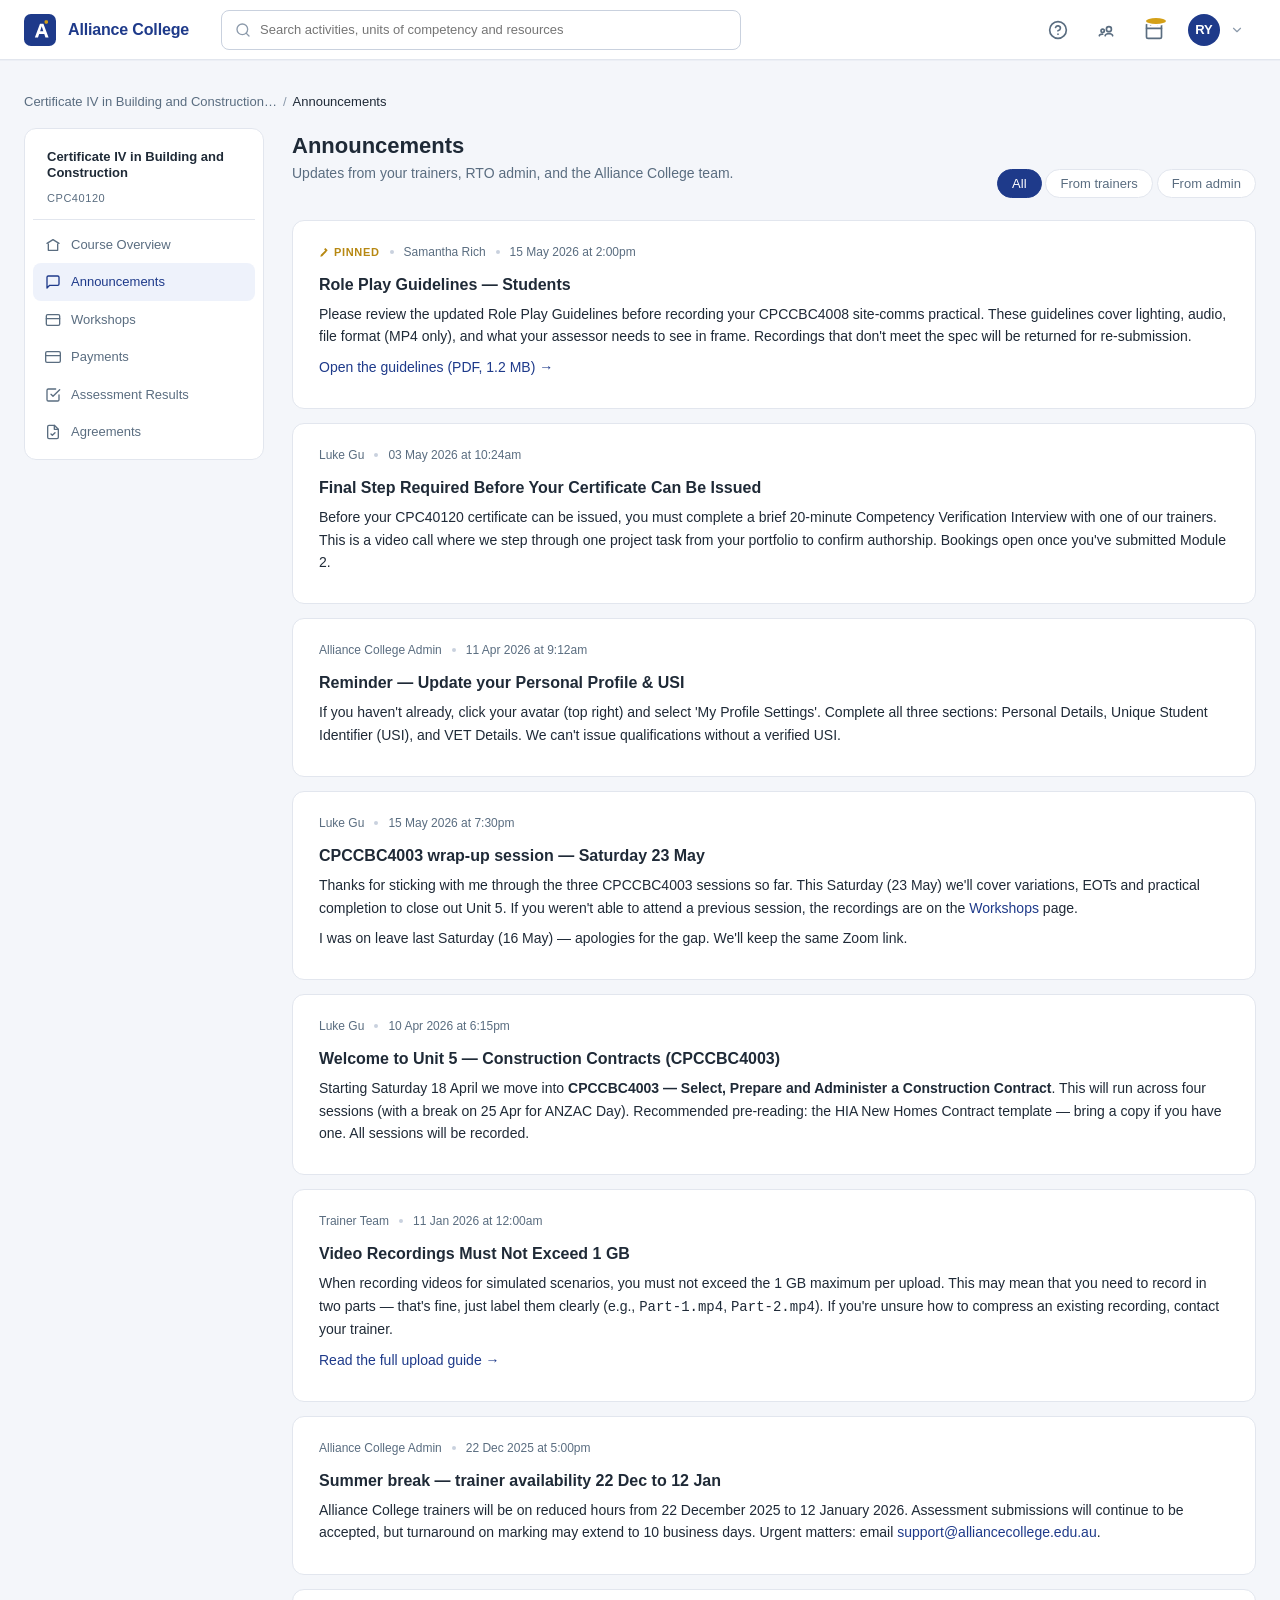
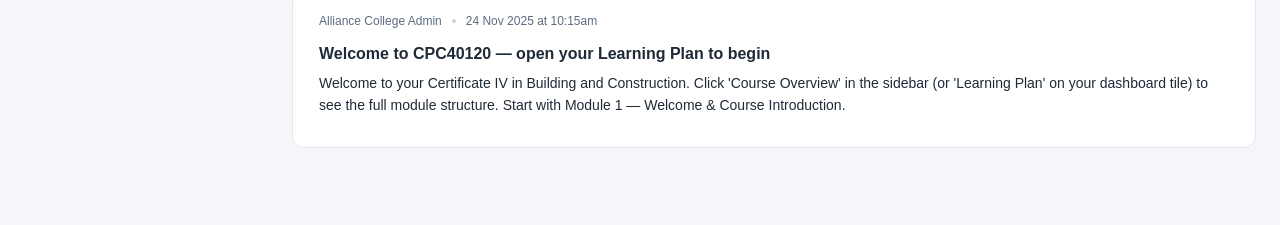
==== announcements.html @ 2f0b5ab0 "Initial Alliance College learner portal aXcelerate-style static site for the CPC40120 Certificate IV" ====
<!DOCTYPE html>
<html lang="en">
<head>
  <meta charset="utf-8" />
  <meta name="viewport" content="width=device-width, initial-scale=1.0" />
  <title>Announcements — Certificate IV in Building and Construction — Alliance College</title>
  <link rel="icon" type="image/svg+xml" href="assets/img/logo-mark.svg" />
  <link rel="stylesheet" href="assets/css/styles.css" />
</head>
<body data-active-nav="announcements">
  <div class="app-shell">
    <header class="top-nav">
      <a class="top-nav-logo" href="dashboard.html">
        <img src="assets/img/logo-mark.svg" alt="Alliance College" />
        <span class="name">Alliance College</span>
      </a>
      <div class="top-nav-search" style="flex:1;max-width:520px;margin-left:32px;position:relative;">
        <svg style="position:absolute;left:14px;top:50%;transform:translateY(-50%);color:var(--ac-text-light);pointer-events:none" width="16" height="16" viewBox="0 0 24 24" fill="none" stroke="currentColor" stroke-width="2" stroke-linecap="round" stroke-linejoin="round"><circle cx="11" cy="11" r="8"/><line x1="21" y1="21" x2="16.65" y2="16.65"/></svg>
        <input type="search" placeholder="Search activities, units of competency and resources" style="width:100%;height:40px;padding:0 14px 0 38px;border:1px solid var(--ac-border-strong);border-radius:var(--ac-radius);background:#fff;font-size:13px;color:var(--ac-text);" />
      </div>
      <div class="top-nav-right">
        <button class="icon-btn" aria-label="Help"><svg width="20" height="20" viewBox="0 0 24 24" fill="none" stroke="currentColor" stroke-width="2" stroke-linecap="round" stroke-linejoin="round"><circle cx="12" cy="12" r="10"/><path d="M9.09 9a3 3 0 0 1 5.83 1c0 2-3 3-3 3"/><line x1="12" y1="17" x2="12.01" y2="17"/></svg></button>
        <button class="icon-btn" aria-label="Agreements"><svg width="20" height="20" viewBox="0 0 24 24" fill="none" stroke="currentColor" stroke-width="2" stroke-linecap="round" stroke-linejoin="round"><path d="M20 19c0-1.5-2.5-2.7-4.5-2.7s-4.5 1.2-4.5 2.7M4 19c0-1 1.5-2 4-2"/><circle cx="15.5" cy="11" r="3"/><circle cx="8" cy="13" r="2"/></svg></button>
        <button class="icon-btn" aria-label="Calendar"><svg width="20" height="20" viewBox="0 0 24 24" fill="none" stroke="currentColor" stroke-width="2" stroke-linecap="round" stroke-linejoin="round"><rect x="3" y="4" width="18" height="18" rx="2" ry="2"/><line x1="16" y1="2" x2="16" y2="6"/><line x1="8" y1="2" x2="8" y2="6"/><line x1="3" y1="10" x2="21" y2="10"/></svg><span class="badge"></span></button>
        <div class="user-menu" id="userMenu" role="button" tabindex="0" aria-haspopup="true" aria-expanded="false">
          <span class="avatar">RY</span>
          <svg class="chev" width="14" height="14" viewBox="0 0 24 24" fill="none" stroke="currentColor" stroke-width="2" stroke-linecap="round" stroke-linejoin="round"><polyline points="6 9 12 15 18 9"/></svg>
          <div class="user-dropdown" id="userDropdown">
            <div class="header"><span class="name">Ren You</span><span class="email">ren@gosequential.com</span></div>
            <a href="#">My profile</a>
            <a href="#">Account settings</a>
            <a href="#">Help &amp; support</a>
            <div class="divider"></div>
            <button id="logoutBtn">Sign out</button>
          </div>
        </div>
      </div>
    </header>

    <main class="app-main">
      <div class="container">
        <nav class="breadcrumb" aria-label="Breadcrumb">
          <a href="course.html">Certificate IV in Building and Construction…</a>
          <span class="sep">/</span>
          <span class="current">Announcements</span>
        </nav>

        <div class="course-layout">
          <aside class="course-sidebar">
            <h4>Certificate IV in Building and Construction</h4>
            <p class="course-sub">CPC40120</p>
            <nav aria-label="Course menu">
              <a href="course.html"><svg width="16" height="16" viewBox="0 0 24 24" fill="none" stroke="currentColor" stroke-width="2" stroke-linecap="round" stroke-linejoin="round"><path d="M3 9.5L12 4l9 5.5"/><path d="M5 10.5V20h14V10.5"/></svg>Course Overview</a>
              <a href="announcements.html" class="active"><svg width="16" height="16" viewBox="0 0 24 24" fill="none" stroke="currentColor" stroke-width="2" stroke-linecap="round" stroke-linejoin="round"><path d="M21 15a2 2 0 0 1-2 2H7l-4 4V5a2 2 0 0 1 2-2h14a2 2 0 0 1 2 2z"/></svg>Announcements</a>
              <a href="workshops.html"><svg width="16" height="16" viewBox="0 0 24 24" fill="none" stroke="currentColor" stroke-width="2" stroke-linecap="round" stroke-linejoin="round"><rect x="2" y="4" width="20" height="16" rx="2"/><path d="M2 10h20"/></svg>Workshops</a>
              <a href="payments.html"><svg width="16" height="16" viewBox="0 0 24 24" fill="none" stroke="currentColor" stroke-width="2" stroke-linecap="round" stroke-linejoin="round"><rect x="1" y="4" width="22" height="16" rx="2"/><line x1="1" y1="10" x2="23" y2="10"/></svg>Payments</a>
              <a href="results.html"><svg width="16" height="16" viewBox="0 0 24 24" fill="none" stroke="currentColor" stroke-width="2" stroke-linecap="round" stroke-linejoin="round"><polyline points="9 11 12 14 22 4"/><path d="M21 12v7a2 2 0 0 1-2 2H5a2 2 0 0 1-2-2V5a2 2 0 0 1 2-2h11"/></svg>Assessment Results</a>
              <a href="agreements.html"><svg width="16" height="16" viewBox="0 0 24 24" fill="none" stroke="currentColor" stroke-width="2" stroke-linecap="round" stroke-linejoin="round"><path d="M14 2H6a2 2 0 0 0-2 2v16a2 2 0 0 0 2 2h12a2 2 0 0 0 2-2V8z"/><polyline points="14 2 14 8 20 8"/><path d="M9 15l2 2 4-4"/></svg>Agreements</a>
            </nav>
          </aside>

          <section class="course-content">
            <div class="page-head">
              <div>
                <h1>Announcements</h1>
                <p class="subtitle">Updates from your trainers, RTO admin, and the Alliance College team.</p>
              </div>
              <div class="filter-pills">
                <button class="active" type="button">All</button>
                <button type="button">From trainers</button>
                <button type="button">From admin</button>
              </div>
            </div>

            <article class="announce-full">
              <div class="meta">
                <span class="pinned"><svg width="11" height="11" viewBox="0 0 24 24" fill="currentColor"><path d="M14 2l-3 3 5 5 3-3-5-5zM3 21l4-1 10-10-3-3L4 17l-1 4z"/></svg>Pinned</span>
                <span class="dot"></span>
                <span>Samantha Rich</span>
                <span class="dot"></span>
                <span>15 May 2026 at 2:00pm</span>
              </div>
              <h3>Role Play Guidelines — Students</h3>
              <p>Please review the updated Role Play Guidelines before recording your CPCCBC4008 site-comms practical. These guidelines cover lighting, audio, file format (MP4 only), and what your assessor needs to see in frame. Recordings that don't meet the spec will be returned for re-submission.</p>
              <p><a href="#">Open the guidelines (PDF, 1.2 MB) →</a></p>
            </article>

            <article class="announce-full">
              <div class="meta">
                <span>Luke Gu</span>
                <span class="dot"></span>
                <span>03 May 2026 at 10:24am</span>
              </div>
              <h3>Final Step Required Before Your Certificate Can Be Issued</h3>
              <p>Before your CPC40120 certificate can be issued, you must complete a brief 20-minute Competency Verification Interview with one of our trainers. This is a video call where we step through one project task from your portfolio to confirm authorship. Bookings open once you've submitted Module 2.</p>
            </article>

            <article class="announce-full">
              <div class="meta">
                <span>Alliance College Admin</span>
                <span class="dot"></span>
                <span>11 Apr 2026 at 9:12am</span>
              </div>
              <h3>Reminder — Update your Personal Profile &amp; USI</h3>
              <p>If you haven't already, click your avatar (top right) and select 'My Profile Settings'. Complete all three sections: Personal Details, Unique Student Identifier (USI), and VET Details. We can't issue qualifications without a verified USI.</p>
            </article>

            <article class="announce-full">
              <div class="meta">
                <span>Luke Gu</span>
                <span class="dot"></span>
                <span>15 May 2026 at 7:30pm</span>
              </div>
              <h3>CPCCBC4003 wrap-up session — Saturday 23 May</h3>
              <p>Thanks for sticking with me through the three CPCCBC4003 sessions so far. This Saturday (23 May) we'll cover variations, EOTs and practical completion to close out Unit 5. If you weren't able to attend a previous session, the recordings are on the <a href="workshops.html">Workshops</a> page.</p>
              <p>I was on leave last Saturday (16 May) — apologies for the gap. We'll keep the same Zoom link.</p>
            </article>

            <article class="announce-full">
              <div class="meta">
                <span>Luke Gu</span>
                <span class="dot"></span>
                <span>10 Apr 2026 at 6:15pm</span>
              </div>
              <h3>Welcome to Unit 5 — Construction Contracts (CPCCBC4003)</h3>
              <p>Starting Saturday 18 April we move into <strong>CPCCBC4003 — Select, Prepare and Administer a Construction Contract</strong>. This will run across four sessions (with a break on 25 Apr for ANZAC Day). Recommended pre-reading: the HIA New Homes Contract template — bring a copy if you have one. All sessions will be recorded.</p>
            </article>

            <article class="announce-full">
              <div class="meta">
                <span>Trainer Team</span>
                <span class="dot"></span>
                <span>11 Jan 2026 at 12:00am</span>
              </div>
              <h3>Video Recordings Must Not Exceed 1 GB</h3>
              <p>When recording videos for simulated scenarios, you must not exceed the 1 GB maximum per upload. This may mean that you need to record in two parts — that's fine, just label them clearly (e.g., <code>Part-1.mp4</code>, <code>Part-2.mp4</code>). If you're unsure how to compress an existing recording, contact your trainer.</p>
              <p><a href="#">Read the full upload guide →</a></p>
            </article>

            <article class="announce-full">
              <div class="meta">
                <span>Alliance College Admin</span>
                <span class="dot"></span>
                <span>22 Dec 2025 at 5:00pm</span>
              </div>
              <h3>Summer break — trainer availability 22 Dec to 12 Jan</h3>
              <p>Alliance College trainers will be on reduced hours from 22 December 2025 to 12 January 2026. Assessment submissions will continue to be accepted, but turnaround on marking may extend to 10 business days. Urgent matters: email <a href="mailto:support@alliancecollege.edu.au">support@alliancecollege.edu.au</a>.</p>
            </article>

            <article class="announce-full">
              <div class="meta">
                <span>Alliance College Admin</span>
                <span class="dot"></span>
                <span>24 Nov 2025 at 10:15am</span>
              </div>
              <h3>Welcome to CPC40120 — open your Learning Plan to begin</h3>
              <p>Welcome to your Certificate IV in Building and Construction. Click 'Course Overview' in the sidebar (or 'Learning Plan' on your dashboard tile) to see the full module structure. Start with Module 1 — Welcome &amp; Course Introduction.</p>
            </article>
          </section>
        </div>
      </div>
    </main>
  </div>
  <script src="assets/js/app.js"></script>
</body>
</html>
---- assets/css/styles.css ----
/* Alliance College — recreation of an aXcelerate-style learner portal
   Login page, learner dashboard, and course activity overview share this stylesheet. */

:root {
  --ac-primary: #1e3a8a;          /* deep navy — primary brand */
  --ac-primary-600: #2952b3;
  --ac-primary-700: #1c2f6b;
  --ac-primary-50: #eef2fb;
  --ac-accent: #d4a017;           /* warm gold accent */
  --ac-accent-600: #b78812;
  --ac-text: #1f2a37;
  --ac-text-muted: #5a6d80;
  --ac-text-light: #8c9aab;
  --ac-bg: #f4f6fa;
  --ac-card: #ffffff;
  --ac-border: #e2e6ee;
  --ac-border-strong: #c9d1de;
  --ac-success: #0ac251;
  --ac-success-50: #e8faee;
  --ac-warn: #f6bf16;
  --ac-warn-50: #fff8e0;
  --ac-danger: #d83f3f;
  --ac-info: #4665ef;
  --ac-info-50: #eef1ff;
  --ac-radius: 8px;
  --ac-radius-sm: 4px;
  --ac-radius-lg: 12px;
  --ac-shadow-sm: 0 1px 2px rgba(28, 47, 107, 0.06), 0 0 0 1px rgba(28, 47, 107, 0.04);
  --ac-shadow: 0 4px 12px rgba(28, 47, 107, 0.08), 0 0 0 1px rgba(28, 47, 107, 0.04);
  --ac-shadow-lg: 0 16px 32px rgba(28, 47, 107, 0.12), 0 0 0 1px rgba(28, 47, 107, 0.05);
  --ac-nav-height: 60px;
  --ac-sidebar-width: 72px;
}

* { box-sizing: border-box; -webkit-tap-highlight-color: rgba(0, 0, 0, 0); }
html, body { margin: 0; padding: 0; font-family: 'Inter', 'Roboto', -apple-system, BlinkMacSystemFont, 'Segoe UI', Helvetica, Arial, sans-serif; color: var(--ac-text); background: var(--ac-bg); }
body { font-size: 14px; line-height: 1.5; }
a { color: var(--ac-primary); text-decoration: none; }
a:hover { text-decoration: underline; }
button { font-family: inherit; cursor: pointer; }
input, select, textarea { font-family: inherit; }

/* ---------- Buttons ---------- */
.btn { display: inline-flex; align-items: center; justify-content: center; gap: 8px; padding: 10px 18px; border-radius: var(--ac-radius); border: 1px solid transparent; font-weight: 500; font-size: 14px; line-height: 1; transition: background .15s, border-color .15s, color .15s, box-shadow .15s; cursor: pointer; }
.btn-primary { background: var(--ac-primary); color: #fff; }
.btn-primary:hover { background: var(--ac-primary-600); }
.btn-primary:active { background: var(--ac-primary-700); }
.btn-secondary { background: #fff; color: var(--ac-primary); border-color: var(--ac-border-strong); }
.btn-secondary:hover { background: var(--ac-primary-50); border-color: var(--ac-primary); }
.btn-ghost { background: transparent; color: var(--ac-text-muted); }
.btn-ghost:hover { background: var(--ac-primary-50); color: var(--ac-primary); }
.btn-block { width: 100%; }
.btn-lg { padding: 14px 22px; font-size: 15px; }
.btn-sm { padding: 6px 12px; font-size: 13px; }

/* ============================================================
   LOGIN PAGE
   ============================================================ */
.login-shell { min-height: 100vh; display: grid; grid-template-columns: 1fr 1fr; }
.login-shell .left-panel { display: flex; flex-direction: column; justify-content: center; align-items: center; padding: 32px; background: #fff; }
.login-shell .right-panel { display: flex; flex-direction: column; justify-content: space-between; align-items: stretch; padding: 48px; background: linear-gradient(135deg, var(--ac-primary) 0%, var(--ac-primary-700) 100%); color: #fff; position: relative; overflow: hidden; }
.login-shell .right-panel::before { content: ""; position: absolute; top: -120px; right: -120px; width: 360px; height: 360px; background: radial-gradient(circle, rgba(212, 160, 23, 0.25) 0%, transparent 70%); border-radius: 50%; }
.login-shell .right-panel::after { content: ""; position: absolute; bottom: -160px; left: -100px; width: 420px; height: 420px; background: radial-gradient(circle, rgba(255, 255, 255, 0.08) 0%, transparent 70%); border-radius: 50%; }
.login-shell .right-panel-content { position: relative; z-index: 1; max-width: 460px; margin: auto; text-align: left; }
.login-shell .right-panel h2 { font-size: 32px; font-weight: 600; line-height: 1.25; margin: 0 0 16px 0; }
.login-shell .right-panel p { font-size: 16px; line-height: 1.6; margin: 0 0 24px 0; color: rgba(255, 255, 255, 0.85); }
.login-shell .right-panel-quote { padding: 20px 24px; border-left: 3px solid var(--ac-accent); background: rgba(255, 255, 255, 0.06); border-radius: 0 var(--ac-radius) var(--ac-radius) 0; font-style: italic; }
.login-shell .right-panel-quote .author { display: block; font-style: normal; margin-top: 8px; font-size: 13px; color: rgba(255, 255, 255, 0.7); }

.login-box-container { width: 100%; max-width: 420px; }
.login-logo { display: flex; align-items: center; justify-content: center; margin-bottom: 32px; }
.login-logo img { height: 56px; }
.login-title { font-size: 24px; font-weight: 600; margin: 0 0 8px 0; text-align: center; }
.login-subtitle { color: var(--ac-text-muted); text-align: center; margin: 0 0 32px 0; font-size: 14px; }

.field-group { margin-bottom: 18px; }
.field-label { display: block; font-size: 13px; font-weight: 500; color: var(--ac-text); margin-bottom: 6px; }
.field-input { width: 100%; height: 44px; padding: 0 14px; font-size: 14px; border: 1px solid var(--ac-border-strong); border-radius: var(--ac-radius); background: #fff; color: var(--ac-text); transition: border-color .15s, box-shadow .15s; }
.field-input:focus { outline: none; border-color: var(--ac-primary); box-shadow: 0 0 0 3px var(--ac-primary-50); }
.password-field { position: relative; }
.password-field .show-password { position: absolute; top: 50%; right: 12px; transform: translateY(-50%); font-size: 12px; font-weight: 600; color: var(--ac-primary); cursor: pointer; user-select: none; padding: 4px 6px; border-radius: var(--ac-radius-sm); }
.password-field .show-password:hover { background: var(--ac-primary-50); }

.stay-signed-in-row { display: flex; align-items: center; justify-content: space-between; margin-bottom: 24px; font-size: 13px; }
.stay-signed-in-row label { display: flex; align-items: center; gap: 8px; color: var(--ac-text-muted); cursor: pointer; }
.stay-signed-in-row input[type="checkbox"] { width: 16px; height: 16px; accent-color: var(--ac-primary); }
.forgot-link { color: var(--ac-primary); font-weight: 500; }

.or-divider { display: flex; align-items: center; gap: 12px; color: var(--ac-text-light); font-size: 12px; text-transform: uppercase; letter-spacing: 0.06em; margin: 24px 0; }
.or-divider::before, .or-divider::after { content: ""; flex: 1 1 auto; height: 1px; background: var(--ac-border); }

.idp-button { display: flex; align-items: center; justify-content: center; gap: 10px; width: 100%; height: 44px; background: #fff; border: 1px solid var(--ac-border-strong); border-radius: var(--ac-radius); color: var(--ac-text); font-size: 14px; font-weight: 500; cursor: pointer; transition: background .15s, border-color .15s; margin-bottom: 10px; }
.idp-button:hover { background: var(--ac-primary-50); border-color: var(--ac-primary); }
.idp-button svg, .idp-button img { width: 18px; height: 18px; }

.login-footer { margin-top: 32px; text-align: center; font-size: 12px; color: var(--ac-text-light); }
.login-footer a { color: var(--ac-text-muted); }

.login-notice { display: flex; gap: 12px; padding: 14px 16px; background: var(--ac-info-50); border: 1px solid var(--ac-info); border-radius: var(--ac-radius); font-size: 13px; color: var(--ac-text); margin-bottom: 20px; }
.login-notice.success { background: var(--ac-success-50); border-color: var(--ac-success); }
.login-notice .icon { flex-shrink: 0; }

/* ============================================================
   APP SHELL (Dashboard + Course pages)
   ============================================================ */
.app-shell { min-height: 100vh; display: flex; flex-direction: column; background: var(--ac-bg); }

.top-nav { height: var(--ac-nav-height); background: #fff; border-bottom: 1px solid var(--ac-border); display: flex; align-items: center; padding: 0 24px; position: sticky; top: 0; z-index: 50; box-shadow: 0 1px 0 rgba(28, 47, 107, 0.03); }
.top-nav-logo { display: flex; align-items: center; gap: 12px; }
.top-nav-logo img { height: 32px; }
.top-nav-logo .name { font-weight: 600; font-size: 16px; color: var(--ac-primary); letter-spacing: -0.01em; }
.top-nav-links { display: flex; gap: 4px; margin-left: 32px; }
.top-nav-links a { padding: 8px 14px; border-radius: var(--ac-radius); color: var(--ac-text-muted); font-weight: 500; font-size: 14px; transition: background .15s, color .15s; }
.top-nav-links a:hover { background: var(--ac-primary-50); color: var(--ac-primary); text-decoration: none; }
.top-nav-links a.active { color: var(--ac-primary); background: var(--ac-primary-50); }
.top-nav-right { margin-left: auto; display: flex; align-items: center; gap: 12px; }
.icon-btn { width: 36px; height: 36px; border-radius: 50%; border: none; background: transparent; color: var(--ac-text-muted); display: inline-flex; align-items: center; justify-content: center; cursor: pointer; transition: background .15s, color .15s; position: relative; }
.icon-btn:hover { background: var(--ac-bg); color: var(--ac-primary); }
.icon-btn .badge { position: absolute; top: 4px; right: 4px; width: 8px; height: 8px; background: var(--ac-accent); border-radius: 50%; border: 2px solid #fff; }

.user-menu { display: flex; align-items: center; gap: 10px; padding: 4px 12px 4px 4px; border-radius: 999px; cursor: pointer; transition: background .15s; position: relative; }
.user-menu:hover { background: var(--ac-bg); }
.avatar { width: 32px; height: 32px; border-radius: 50%; background: var(--ac-primary); color: #fff; display: inline-flex; align-items: center; justify-content: center; font-weight: 600; font-size: 13px; }
.user-menu .name { font-weight: 500; font-size: 13px; color: var(--ac-text); }
.user-menu .chev { color: var(--ac-text-light); }

.user-dropdown { position: absolute; top: calc(100% + 8px); right: 0; min-width: 220px; background: #fff; border: 1px solid var(--ac-border); border-radius: var(--ac-radius); box-shadow: var(--ac-shadow-lg); padding: 6px; display: none; z-index: 100; }
.user-dropdown.open { display: block; }
.user-dropdown a, .user-dropdown button { display: flex; align-items: center; gap: 10px; width: 100%; padding: 9px 12px; border-radius: var(--ac-radius-sm); color: var(--ac-text); font-size: 13px; font-weight: 500; text-decoration: none; background: transparent; border: none; text-align: left; cursor: pointer; }
.user-dropdown a:hover, .user-dropdown button:hover { background: var(--ac-bg); color: var(--ac-primary); }
.user-dropdown .divider { height: 1px; background: var(--ac-border); margin: 6px 0; }
.user-dropdown .header { padding: 12px 12px 8px; border-bottom: 1px solid var(--ac-border); margin-bottom: 6px; }
.user-dropdown .header .name { display: block; font-weight: 600; color: var(--ac-text); }
.user-dropdown .header .email { display: block; font-size: 12px; color: var(--ac-text-muted); margin-top: 2px; }

.app-main { flex: 1; padding: 32px 24px 64px; }
.container { max-width: 1280px; margin: 0 auto; }
.container-narrow { max-width: 1120px; margin: 0 auto; }

/* Dashboard layout: course list + announcements rail */
.dash-layout { display: grid; grid-template-columns: minmax(0, 1fr) 360px; gap: 28px; align-items: start; }
.dash-main { min-width: 0; }
.dash-rail { display: flex; flex-direction: column; gap: 20px; position: sticky; top: calc(var(--ac-nav-height) + 24px); }
@media (max-width: 1024px) {
  .dash-layout { grid-template-columns: 1fr; }
  .dash-rail { position: static; }
}

/* Row-style course card (replaces tile in dashboard) */
.course-row { display: flex; align-items: stretch; background: #fff; border: 1px solid var(--ac-border); border-radius: var(--ac-radius-lg); padding: 18px 22px; gap: 18px; cursor: pointer; transition: border-color .15s, box-shadow .15s; text-decoration: none; color: inherit; margin-bottom: 14px; }
.course-row:hover { border-color: var(--ac-primary); box-shadow: var(--ac-shadow); text-decoration: none; }
.course-row .thumb { width: 56px; height: 56px; border-radius: var(--ac-radius); background: var(--ac-primary-50); color: var(--ac-primary); display: inline-flex; align-items: center; justify-content: center; flex-shrink: 0; overflow: hidden; }
.course-row .thumb svg { width: 32px; height: 32px; }
.course-row .thumb.green { background: #e7f5ee; color: #0f5132; }
.course-row .thumb.gold { background: #fbf2dc; color: var(--ac-accent-600); }
.course-row .row-body { flex: 1; min-width: 0; display: flex; flex-direction: column; gap: 6px; }
.course-row .row-title { font-size: 16px; font-weight: 600; margin: 0; color: var(--ac-text); }
.course-row .row-sub { font-size: 13px; color: var(--ac-text-muted); display: flex; flex-wrap: wrap; align-items: center; gap: 6px; }
.course-row .row-sub .dot { width: 4px; height: 4px; border-radius: 50%; background: var(--ac-border-strong); display: inline-block; }
.course-row .row-actions { display: flex; flex-wrap: wrap; gap: 8px; margin-top: 6px; }
.course-row .row-actions .pill-btn { display: inline-flex; align-items: center; gap: 6px; padding: 6px 12px; border-radius: var(--ac-radius); border: 1px solid var(--ac-border); background: #fff; font-size: 12px; font-weight: 500; color: var(--ac-text-muted); cursor: pointer; }
.course-row .row-actions .pill-btn:hover { background: var(--ac-primary-50); border-color: var(--ac-primary); color: var(--ac-primary); }
.course-row .row-chev { align-self: center; color: var(--ac-text-light); flex-shrink: 0; }
.course-row:hover .row-chev { color: var(--ac-primary); transform: translateX(2px); transition: transform .15s; }

/* Announcement card */
.announce-card { background: #fff; border: 1px solid var(--ac-border); border-radius: var(--ac-radius-lg); overflow: hidden; }
.announce-card-head { display: flex; align-items: center; gap: 10px; padding: 16px 20px; border-bottom: 1px solid var(--ac-border); }
.announce-card-head h3 { font-size: 15px; font-weight: 600; margin: 0; }
.announce-list { display: flex; flex-direction: column; }
.announce-item { padding: 16px 20px; border-bottom: 1px solid var(--ac-border); }
.announce-item:last-child { border-bottom: none; }
.announce-item h4 { font-size: 14px; font-weight: 600; margin: 0 0 6px 0; color: var(--ac-text); }
.announce-item .meta { font-size: 12px; color: var(--ac-text-muted); margin: 0 0 8px 0; display: flex; gap: 8px; align-items: center; }
.announce-item .meta .dot { width: 4px; height: 4px; border-radius: 50%; background: var(--ac-border-strong); }
.announce-item p { font-size: 13px; color: var(--ac-text); margin: 0; line-height: 1.5; }
.announce-item .read-more { color: var(--ac-primary); font-weight: 500; font-size: 13px; }

/* Recent Results section under dashboard course list */
.results-tabs { margin-top: 28px; }
.results-empty { background: #fff; border: 1px solid var(--ac-border); border-radius: var(--ac-radius-lg); padding: 40px 20px; text-align: center; }
.results-empty .glyph { width: 88px; height: 88px; margin: 0 auto 16px; color: var(--ac-text-light); }
.results-empty h4 { font-size: 15px; font-weight: 600; margin: 0 0 6px 0; }
.results-empty p { font-size: 13px; color: var(--ac-text-muted); margin: 0; }

/* ============================================================
   COURSE PAGE — sidebar + main with module groups
   ============================================================ */
.course-layout { display: grid; grid-template-columns: 240px minmax(0, 1fr); gap: 28px; align-items: start; }
@media (max-width: 960px) {
  .course-layout { grid-template-columns: 1fr; }
}

.course-sidebar { background: #fff; border: 1px solid var(--ac-border); border-radius: var(--ac-radius-lg); padding: 8px; position: sticky; top: calc(var(--ac-nav-height) + 24px); }
.course-sidebar h4 { font-size: 13px; font-weight: 600; padding: 12px 14px 8px; margin: 0; color: var(--ac-text); line-height: 1.3; }
.course-sidebar .course-sub { font-size: 11px; color: var(--ac-text-muted); font-weight: 500; padding: 0 14px 12px; margin: 0; text-transform: uppercase; letter-spacing: 0.05em; border-bottom: 1px solid var(--ac-border); margin-bottom: 6px; }
.course-sidebar nav { display: flex; flex-direction: column; }
.course-sidebar nav a { display: flex; align-items: center; gap: 10px; padding: 9px 12px; border-radius: var(--ac-radius); font-size: 13px; font-weight: 500; color: var(--ac-text-muted); text-decoration: none; transition: background .15s, color .15s; }
.course-sidebar nav a:hover { background: var(--ac-primary-50); color: var(--ac-primary); }
.course-sidebar nav a.active { background: var(--ac-primary-50); color: var(--ac-primary); }
.course-sidebar nav a svg { flex-shrink: 0; }

.course-content { min-width: 0; }

.course-hero-card { background: linear-gradient(135deg, var(--ac-primary-50) 0%, #f6f1e5 100%); border: 1px solid var(--ac-border); border-radius: var(--ac-radius-lg); padding: 22px 26px; margin-bottom: 20px; display: flex; gap: 22px; align-items: center; flex-wrap: wrap; }
.course-hero-card .thumb { width: 84px; height: 84px; border-radius: var(--ac-radius); background: linear-gradient(135deg, var(--ac-primary) 0%, var(--ac-primary-700) 100%); color: #fff; display: inline-flex; align-items: center; justify-content: center; flex-shrink: 0; }
.course-hero-card .thumb svg { width: 44px; height: 44px; }
.course-hero-card .info { flex: 1 1 320px; min-width: 0; }
.course-hero-card .info h1 { font-size: 22px; font-weight: 600; margin: 0 0 6px 0; line-height: 1.25; }
.course-hero-card .info .code { font-size: 12px; font-weight: 600; text-transform: uppercase; letter-spacing: 0.08em; color: var(--ac-primary); }
.course-hero-card .stats { display: flex; gap: 30px; flex-wrap: wrap; }
.course-hero-card .stat { display: flex; align-items: center; gap: 10px; }
.course-hero-card .stat .stat-icon { width: 36px; height: 36px; border-radius: var(--ac-radius); background: rgba(212, 160, 23, 0.18); color: var(--ac-accent-600); display: inline-flex; align-items: center; justify-content: center; flex-shrink: 0; }
.course-hero-card .stat .stat-label { font-size: 11px; text-transform: uppercase; letter-spacing: 0.06em; color: var(--ac-text-muted); font-weight: 500; }
.course-hero-card .stat .stat-val { font-size: 14px; font-weight: 600; color: var(--ac-text); display: block; margin-top: 2px; }

.filter-row { display: flex; align-items: center; gap: 16px; margin: 18px 0 18px; flex-wrap: wrap; }
.filter-row .label { font-size: 13px; font-weight: 500; color: var(--ac-text-muted); }

/* Module group — collapsible */
.module-group { background: #fff; border: 1px solid var(--ac-border); border-radius: var(--ac-radius-lg); overflow: hidden; margin-bottom: 16px; }
.module-head { display: flex; align-items: center; justify-content: space-between; gap: 12px; padding: 16px 22px; cursor: pointer; transition: background .15s; user-select: none; }
.module-head:hover { background: var(--ac-bg); }
.module-head .left { display: flex; align-items: center; gap: 14px; }
.module-head .module-status { width: 32px; height: 32px; border-radius: 50%; display: inline-flex; align-items: center; justify-content: center; flex-shrink: 0; }
.module-head .module-status.complete { background: var(--ac-success-50); color: var(--ac-success); }
.module-head .module-status.progress { background: #fff4dd; color: var(--ac-accent-600); }
.module-head .module-status.locked { background: var(--ac-bg); color: var(--ac-text-light); }
.module-head .module-status.todo { background: var(--ac-primary-50); color: var(--ac-primary); }
.module-head h3 { font-size: 16px; font-weight: 600; margin: 0 0 2px 0; line-height: 1.3; }
.module-head .module-state { font-size: 12px; font-weight: 500; color: var(--ac-text-muted); display: inline-flex; align-items: center; gap: 6px; }
.module-head .module-state.complete { color: var(--ac-success); }
.module-head .module-state.progress { color: var(--ac-accent-600); }
.module-head .module-state.locked { color: var(--ac-text-light); }
.module-head .right { display: flex; align-items: center; gap: 14px; color: var(--ac-text-muted); }
.module-head .toggle { transition: transform .2s; }
.module-group.collapsed .module-head .toggle { transform: rotate(-90deg); }
.module-group.collapsed .module-body { display: none; }
.module-body { border-top: 1px solid var(--ac-border); padding: 6px 0; }

.module-intro { padding: 14px 26px 8px; font-size: 13px; color: var(--ac-text-muted); line-height: 1.6; }

/* Sub-section heading inside a module */
.sub-section { margin: 8px 0; }
.sub-section-head { padding: 14px 26px 8px; font-size: 13px; font-weight: 600; text-transform: uppercase; letter-spacing: 0.06em; color: var(--ac-text-muted); border-top: 1px dashed var(--ac-border); margin-top: 8px; padding-top: 16px; }
.sub-section:first-of-type .sub-section-head { border-top: none; padding-top: 14px; }

/* Activity row pair (Learner Guide + Assessment) */
.activity-pair { padding: 10px 26px 10px 70px; position: relative; }
.activity-pair > .pair-status { position: absolute; left: 26px; top: 18px; width: 28px; height: 28px; border-radius: 50%; display: inline-flex; align-items: center; justify-content: center; }
.activity-pair > .pair-status.complete { background: var(--ac-success-50); color: var(--ac-success); }
.activity-pair > .pair-status.progress { background: #fff4dd; color: var(--ac-accent-600); }
.activity-pair > .pair-status.todo { background: var(--ac-primary-50); color: var(--ac-primary); }
.activity-pair > .pair-status.locked { background: var(--ac-bg); color: var(--ac-text-light); }

.act-row { display: flex; align-items: center; gap: 14px; padding: 10px 14px; border: 1px solid var(--ac-border); border-radius: var(--ac-radius); margin: 6px 0; background: #fff; cursor: pointer; transition: border-color .15s, background .15s; text-decoration: none; color: inherit; }
.act-row:hover { border-color: var(--ac-primary); background: var(--ac-primary-50); text-decoration: none; }
.act-row .act-icon { width: 36px; height: 36px; border-radius: var(--ac-radius); display: inline-flex; align-items: center; justify-content: center; flex-shrink: 0; }
.act-row .act-icon.pdf { background: #ffefef; color: var(--ac-danger); }
.act-row .act-icon.assess { background: var(--ac-primary-50); color: var(--ac-primary); }
.act-row .act-body { flex: 1; min-width: 0; }
.act-row .act-title { font-size: 14px; font-weight: 500; margin: 0; line-height: 1.35; color: var(--ac-text); }
.act-row .act-meta { font-size: 12px; color: var(--ac-text-muted); margin-top: 4px; display: flex; gap: 10px; flex-wrap: wrap; }
.act-row .act-state-badge { padding: 3px 9px; border-radius: 999px; font-size: 11px; font-weight: 600; text-transform: uppercase; letter-spacing: 0.05em; flex-shrink: 0; }
.act-row .act-state-badge.complete { background: var(--ac-success-50); color: #166a37; }
.act-row .act-state-badge.progress { background: #fff4dd; color: var(--ac-accent-600); }
.act-row .act-state-badge.satisfactory { background: var(--ac-success-50); color: #166a37; }
.act-row .act-state-badge.new { background: var(--ac-primary-50); color: var(--ac-primary); }
.act-row .act-action { color: var(--ac-text-light); flex-shrink: 0; }
.act-row:hover .act-action { color: var(--ac-primary); }
.act-row.locked { background: #fafafa; cursor: not-allowed; }
.act-row.locked .act-title { color: var(--ac-text-muted); }
.page-header { display: flex; align-items: flex-end; justify-content: space-between; flex-wrap: wrap; gap: 16px; margin-bottom: 24px; }
.page-header h1 { font-size: 24px; font-weight: 600; margin: 0; }
.page-header .subtitle { color: var(--ac-text-muted); margin: 6px 0 0 0; font-size: 14px; }

/* ============================================================
   DASHBOARD — course cards
   ============================================================ */
.welcome-banner { background: linear-gradient(135deg, var(--ac-primary) 0%, var(--ac-primary-700) 100%); color: #fff; border-radius: var(--ac-radius-lg); padding: 28px 32px; margin-bottom: 28px; display: flex; align-items: center; justify-content: space-between; gap: 24px; position: relative; overflow: hidden; }
.welcome-banner::after { content: ""; position: absolute; top: -100px; right: -100px; width: 300px; height: 300px; background: radial-gradient(circle, rgba(212, 160, 23, 0.2) 0%, transparent 65%); border-radius: 50%; }
.welcome-banner-text { position: relative; z-index: 1; }
.welcome-banner h2 { font-size: 22px; font-weight: 600; margin: 0 0 6px 0; }
.welcome-banner p { margin: 0; color: rgba(255, 255, 255, 0.85); font-size: 14px; }
.welcome-banner-stats { display: flex; gap: 32px; position: relative; z-index: 1; }
.welcome-banner-stats .stat { text-align: center; }
.welcome-banner-stats .stat-val { display: block; font-size: 28px; font-weight: 700; line-height: 1; color: var(--ac-accent); }
.welcome-banner-stats .stat-label { display: block; font-size: 11px; text-transform: uppercase; letter-spacing: 0.06em; margin-top: 6px; color: rgba(255, 255, 255, 0.75); }

.section-title-row { display: flex; align-items: center; justify-content: space-between; margin: 32px 0 16px; }
.section-title { font-size: 18px; font-weight: 600; margin: 0; }
.section-title-row .filter-pills { display: flex; gap: 6px; }
.filter-pills button { padding: 6px 14px; font-size: 13px; font-weight: 500; border: 1px solid var(--ac-border); border-radius: 999px; background: #fff; color: var(--ac-text-muted); cursor: pointer; transition: all .15s; }
.filter-pills button:hover { border-color: var(--ac-primary); color: var(--ac-primary); }
.filter-pills button.active { background: var(--ac-primary); border-color: var(--ac-primary); color: #fff; }

.course-grid { display: grid; grid-template-columns: repeat(auto-fill, minmax(300px, 1fr)); gap: 20px; }
.course-card { background: var(--ac-card); border: 1px solid var(--ac-border); border-radius: var(--ac-radius-lg); overflow: hidden; box-shadow: var(--ac-shadow-sm); transition: transform .15s, box-shadow .15s; cursor: pointer; display: flex; flex-direction: column; }
.course-card:hover { transform: translateY(-2px); box-shadow: var(--ac-shadow); border-color: var(--ac-border-strong); }
.course-card-media { height: 140px; background: linear-gradient(135deg, var(--ac-primary) 0%, var(--ac-primary-700) 100%); position: relative; overflow: hidden; display: flex; align-items: center; justify-content: center; }
.course-card-media .media-icon { color: rgba(255, 255, 255, 0.85); }
.course-card-media .media-tag { position: absolute; top: 12px; left: 12px; padding: 4px 10px; background: rgba(255, 255, 255, 0.18); backdrop-filter: blur(6px); color: #fff; font-size: 11px; font-weight: 600; text-transform: uppercase; letter-spacing: 0.05em; border-radius: 999px; }
.course-card-media .media-state { position: absolute; top: 12px; right: 12px; padding: 4px 10px; background: var(--ac-accent); color: #1f1500; font-size: 11px; font-weight: 600; text-transform: uppercase; letter-spacing: 0.05em; border-radius: 999px; }
.course-card-media .media-state.done { background: var(--ac-success); color: #fff; }
.course-card-media .media-state.new { background: #fff; color: var(--ac-primary); }
.course-card-body { padding: 18px 18px 16px; flex: 1; display: flex; flex-direction: column; }
.course-card-title { font-size: 15px; font-weight: 600; margin: 0 0 6px 0; line-height: 1.35; color: var(--ac-text); }
.course-card-meta { font-size: 12px; color: var(--ac-text-muted); margin: 0 0 14px 0; display: flex; align-items: center; gap: 12px; flex-wrap: wrap; }
.course-card-meta span { display: inline-flex; align-items: center; gap: 4px; }
.course-card-progress { margin-top: auto; }
.progress-row { display: flex; align-items: center; justify-content: space-between; font-size: 12px; font-weight: 500; color: var(--ac-text-muted); margin-bottom: 6px; }
.progress-row .pct { color: var(--ac-primary); font-weight: 600; }
.progress-track { height: 6px; background: var(--ac-bg); border-radius: 999px; overflow: hidden; }
.progress-fill { height: 100%; background: linear-gradient(90deg, var(--ac-primary) 0%, var(--ac-primary-600) 100%); border-radius: 999px; transition: width .3s; }
.progress-fill.done { background: var(--ac-success); }

/* ============================================================
   COURSE / ACTIVITY OVERVIEW PAGE
   ============================================================ */
.breadcrumb { display: flex; align-items: center; gap: 6px; font-size: 13px; color: var(--ac-text-muted); margin-bottom: 16px; flex-wrap: wrap; }
.breadcrumb a { color: var(--ac-text-muted); }
.breadcrumb a:hover { color: var(--ac-primary); }
.breadcrumb .sep { color: var(--ac-text-light); }
.breadcrumb .current { color: var(--ac-text); font-weight: 500; }

.course-hero { background: #fff; border: 1px solid var(--ac-border); border-radius: var(--ac-radius-lg); overflow: hidden; margin-bottom: 24px; }
.course-hero-banner { height: 180px; background: linear-gradient(135deg, var(--ac-primary) 0%, var(--ac-primary-700) 70%, #2a1f5a 100%); position: relative; overflow: hidden; }
.course-hero-banner::after { content: ""; position: absolute; top: -80px; right: -40px; width: 300px; height: 300px; background: radial-gradient(circle, rgba(212, 160, 23, 0.25) 0%, transparent 70%); border-radius: 50%; }
.course-hero-banner::before { content: ""; position: absolute; bottom: -120px; left: 20%; width: 320px; height: 320px; background: radial-gradient(circle, rgba(255, 255, 255, 0.06) 0%, transparent 70%); border-radius: 50%; }
.course-hero-body { padding: 22px 28px 24px; display: flex; align-items: flex-start; justify-content: space-between; gap: 24px; flex-wrap: wrap; }
.course-hero-info { flex: 1 1 480px; min-width: 0; }
.course-hero-tag { display: inline-block; padding: 4px 10px; font-size: 11px; font-weight: 600; text-transform: uppercase; letter-spacing: 0.06em; background: var(--ac-primary-50); color: var(--ac-primary); border-radius: 999px; margin-bottom: 10px; }
.course-hero-info h1 { font-size: 22px; font-weight: 600; margin: 0 0 10px 0; line-height: 1.3; }
.course-hero-meta { display: flex; flex-wrap: wrap; gap: 16px; color: var(--ac-text-muted); font-size: 13px; }
.course-hero-meta span { display: inline-flex; align-items: center; gap: 6px; }
.course-hero-actions { display: flex; flex-direction: column; align-items: flex-end; gap: 12px; flex-shrink: 0; }
.course-hero-progress { display: flex; align-items: center; gap: 16px; }
.course-progress-ring { position: relative; width: 64px; height: 64px; }
.course-progress-ring svg { transform: rotate(-90deg); }
.course-progress-ring .pct { position: absolute; inset: 0; display: flex; align-items: center; justify-content: center; font-weight: 600; font-size: 14px; color: var(--ac-primary); }
.course-progress-label { font-size: 13px; color: var(--ac-text-muted); }
.course-progress-label strong { display: block; color: var(--ac-text); font-size: 14px; }

.tabs { display: flex; gap: 4px; border-bottom: 1px solid var(--ac-border); margin-bottom: 24px; overflow-x: auto; }
.tabs button { padding: 12px 18px; border: none; background: transparent; color: var(--ac-text-muted); font-size: 14px; font-weight: 500; cursor: pointer; border-bottom: 2px solid transparent; margin-bottom: -1px; white-space: nowrap; transition: color .15s, border-color .15s; }
.tabs button:hover { color: var(--ac-primary); }
.tabs button.active { color: var(--ac-primary); border-bottom-color: var(--ac-primary); }

.activity-list { background: #fff; border: 1px solid var(--ac-border); border-radius: var(--ac-radius-lg); overflow: hidden; }
.activity-group { border-bottom: 1px solid var(--ac-border); }
.activity-group:last-child { border-bottom: none; }
.activity-group-header { display: flex; align-items: center; justify-content: space-between; padding: 16px 22px; background: var(--ac-primary-50); border-bottom: 1px solid var(--ac-border); cursor: pointer; transition: background .15s; }
.activity-group-header:hover { background: #e7ecf8; }
.activity-group-header .left { display: flex; align-items: center; gap: 12px; }
.activity-group-header .group-num { width: 28px; height: 28px; border-radius: 6px; background: var(--ac-primary); color: #fff; display: inline-flex; align-items: center; justify-content: center; font-weight: 600; font-size: 13px; }
.activity-group-header h3 { margin: 0; font-size: 15px; font-weight: 600; color: var(--ac-text); }
.activity-group-header .meta { font-size: 12px; color: var(--ac-text-muted); margin-top: 2px; }
.activity-group-header .right { display: flex; align-items: center; gap: 14px; font-size: 13px; color: var(--ac-text-muted); }
.activity-group-header .right .status { display: inline-flex; align-items: center; gap: 6px; font-weight: 500; }

.activity-row { display: flex; align-items: center; gap: 14px; padding: 14px 22px 14px 62px; border-top: 1px solid var(--ac-border); transition: background .15s; cursor: pointer; }
.activity-row:hover { background: var(--ac-bg); }
.activity-row:first-of-type { border-top: none; }
.activity-row .ar-icon { width: 36px; height: 36px; border-radius: var(--ac-radius); background: var(--ac-bg); display: inline-flex; align-items: center; justify-content: center; color: var(--ac-text-muted); flex-shrink: 0; }
.activity-row .ar-icon.lesson { background: var(--ac-info-50); color: var(--ac-info); }
.activity-row .ar-icon.video { background: #ffefef; color: var(--ac-danger); }
.activity-row .ar-icon.assess { background: var(--ac-warn-50); color: var(--ac-accent-600); }
.activity-row .ar-icon.resource { background: var(--ac-primary-50); color: var(--ac-primary); }
.activity-row .ar-body { flex: 1; min-width: 0; }
.activity-row .ar-title { font-size: 14px; font-weight: 500; color: var(--ac-text); margin: 0 0 2px 0; }
.activity-row .ar-meta { font-size: 12px; color: var(--ac-text-muted); display: flex; gap: 12px; flex-wrap: wrap; }
.activity-row .ar-state { font-size: 12px; font-weight: 500; padding: 4px 10px; border-radius: 999px; flex-shrink: 0; }
.activity-row .ar-state.done { background: var(--ac-success-50); color: #166a37; }
.activity-row .ar-state.progress { background: var(--ac-info-50); color: var(--ac-info); }
.activity-row .ar-state.todo { background: var(--ac-bg); color: var(--ac-text-muted); }
.activity-row .ar-state.locked { background: #fafafa; color: var(--ac-text-light); }
.activity-row .ar-chev { color: var(--ac-text-light); flex-shrink: 0; }

.layout-grid { display: grid; grid-template-columns: 1fr 320px; gap: 24px; align-items: start; }
.side-panel { display: flex; flex-direction: column; gap: 16px; position: sticky; top: calc(var(--ac-nav-height) + 24px); }
.side-card { background: #fff; border: 1px solid var(--ac-border); border-radius: var(--ac-radius-lg); padding: 18px 20px; }
.side-card h4 { font-size: 13px; font-weight: 600; text-transform: uppercase; letter-spacing: 0.06em; color: var(--ac-text-muted); margin: 0 0 14px 0; }
.side-card ul { list-style: none; padding: 0; margin: 0; display: flex; flex-direction: column; gap: 10px; }
.side-card ul li { display: flex; align-items: flex-start; gap: 10px; font-size: 13px; color: var(--ac-text); }
.side-card .file-link { display: flex; align-items: center; gap: 10px; padding: 10px 12px; border: 1px solid var(--ac-border); border-radius: var(--ac-radius); text-decoration: none; color: var(--ac-text); font-size: 13px; transition: background .15s, border-color .15s; }
.side-card .file-link:hover { background: var(--ac-primary-50); border-color: var(--ac-primary); text-decoration: none; }
.side-card .file-link .file-icon { width: 32px; height: 32px; border-radius: var(--ac-radius-sm); background: var(--ac-primary-50); color: var(--ac-primary); display: inline-flex; align-items: center; justify-content: center; flex-shrink: 0; }
.side-card .file-link .file-meta { color: var(--ac-text-muted); font-size: 11px; margin-top: 2px; }
.side-card .due-date { display: inline-flex; align-items: center; gap: 6px; padding: 6px 10px; background: var(--ac-warn-50); border-radius: var(--ac-radius); color: #a26c01; font-weight: 500; font-size: 12px; }

.contact-card { background: linear-gradient(135deg, var(--ac-primary-50) 0%, #fff 100%); }
.contact-card .trainer { display: flex; align-items: center; gap: 12px; }
.contact-card .avatar { width: 44px; height: 44px; font-size: 15px; }
.contact-card .trainer-name { font-weight: 600; color: var(--ac-text); }
.contact-card .trainer-role { font-size: 12px; color: var(--ac-text-muted); }
.contact-card .btn { margin-top: 12px; }

/* ============================================================
   SUB-PAGE COMPONENTS (Announcements / Workshops / Payments / Results / Agreements / Unit)
   ============================================================ */

/* Page header (sub-page title block) */
.page-head { display: flex; flex-wrap: wrap; align-items: flex-end; justify-content: space-between; gap: 16px; margin: 4px 0 22px; }
.page-head h1 { margin: 0; font-size: 22px; font-weight: 600; line-height: 1.25; }
.page-head .subtitle { color: var(--ac-text-muted); font-size: 14px; margin-top: 4px; }
.page-head .actions { display: flex; gap: 8px; align-items: center; }
.page-head .pill-toolbar { display: flex; gap: 6px; align-items: center; }

/* Stats strip — small KPI cards */
.stats-strip { display: grid; grid-template-columns: repeat(auto-fit, minmax(180px, 1fr)); gap: 14px; margin-bottom: 24px; }
.stat-card { background: #fff; border: 1px solid var(--ac-border); border-radius: var(--ac-radius-lg); padding: 18px 20px; }
.stat-card .label { font-size: 11px; font-weight: 600; text-transform: uppercase; letter-spacing: 0.06em; color: var(--ac-text-muted); margin-bottom: 8px; display: block; }
.stat-card .value { font-size: 26px; font-weight: 700; color: var(--ac-text); line-height: 1; display: block; }
.stat-card .delta { font-size: 12px; color: var(--ac-text-muted); margin-top: 6px; display: block; }
.stat-card .delta.up { color: var(--ac-success); }
.stat-card.success { border-color: rgba(10, 194, 81, 0.3); background: linear-gradient(180deg, var(--ac-success-50) 0%, #fff 100%); }
.stat-card.success .value { color: #166a37; }
.stat-card.warn { border-color: rgba(246, 191, 22, 0.4); background: linear-gradient(180deg, var(--ac-warn-50) 0%, #fff 100%); }
.stat-card.warn .value { color: #a26c01; }

/* Generic data table */
.data-table-wrap { background: #fff; border: 1px solid var(--ac-border); border-radius: var(--ac-radius-lg); overflow: hidden; }
.data-table { width: 100%; border-collapse: separate; border-spacing: 0; }
.data-table thead th { padding: 12px 18px; text-align: left; background: var(--ac-bg); color: var(--ac-text-muted); font-size: 11px; font-weight: 600; text-transform: uppercase; letter-spacing: 0.05em; border-bottom: 1px solid var(--ac-border); white-space: nowrap; }
.data-table tbody td { padding: 14px 18px; border-top: 1px solid var(--ac-border); font-size: 13px; vertical-align: middle; }
.data-table tbody tr:first-child td { border-top: none; }
.data-table tbody tr:hover td { background: var(--ac-bg); }
.data-table .unit-code { font-weight: 600; color: var(--ac-text); }
.data-table .strong { font-weight: 600; color: var(--ac-text); }
.data-table .muted { color: var(--ac-text-muted); }
.data-table .amount { font-variant-numeric: tabular-nums; font-weight: 500; }
.data-table .num { text-align: right; }
.data-table a { color: var(--ac-primary); font-weight: 500; }

/* Generic small status badge */
.badge { display: inline-flex; align-items: center; gap: 6px; padding: 3px 10px; border-radius: 999px; font-size: 11px; font-weight: 600; text-transform: uppercase; letter-spacing: 0.04em; line-height: 1.4; }
.badge-success { background: var(--ac-success-50); color: #166a37; }
.badge-warn { background: var(--ac-warn-50); color: #a26c01; }
.badge-info { background: var(--ac-info-50); color: var(--ac-info); }
.badge-progress { background: #fff4dd; color: var(--ac-accent-600); }
.badge-muted { background: var(--ac-bg); color: var(--ac-text-muted); }
.badge-primary { background: var(--ac-primary-50); color: var(--ac-primary); }
.badge-danger { background: #ffeaea; color: var(--ac-danger); }

/* Workshop event card */
.event-card { display: flex; gap: 18px; background: #fff; border: 1px solid var(--ac-border); border-radius: var(--ac-radius-lg); padding: 18px 22px; margin-bottom: 14px; align-items: center; transition: border-color .15s, box-shadow .15s; }
.event-card:hover { border-color: var(--ac-primary-600); box-shadow: var(--ac-shadow); }
.event-card.past { opacity: 0.92; }
.event-card.past .event-date-block { background: var(--ac-bg); color: var(--ac-text-muted); }
.event-date-block { width: 68px; min-height: 78px; border-radius: var(--ac-radius); background: linear-gradient(135deg, var(--ac-primary) 0%, var(--ac-primary-700) 100%); color: #fff; display: flex; flex-direction: column; align-items: center; justify-content: center; flex-shrink: 0; padding: 6px 4px; }
.event-date-block .month { font-size: 11px; font-weight: 600; text-transform: uppercase; letter-spacing: 0.08em; }
.event-date-block .day { font-size: 24px; font-weight: 700; line-height: 1; margin-top: 4px; }
.event-date-block .year { font-size: 10px; opacity: 0.8; margin-top: 4px; }
.event-body { flex: 1; min-width: 0; }
.event-body h3 { margin: 0 0 6px 0; font-size: 15px; font-weight: 600; }
.event-meta { display: flex; flex-wrap: wrap; gap: 14px; font-size: 12px; color: var(--ac-text-muted); }
.event-meta span { display: inline-flex; align-items: center; gap: 5px; }
.event-actions { display: flex; flex-direction: column; gap: 8px; align-items: flex-end; flex-shrink: 0; }

/* Payment summary card */
.payment-summary-card { background: linear-gradient(135deg, var(--ac-primary) 0%, var(--ac-primary-700) 100%); color: #fff; border-radius: var(--ac-radius-lg); padding: 26px 28px; margin-bottom: 24px; position: relative; overflow: hidden; }
.payment-summary-card::after { content: ""; position: absolute; top: -120px; right: -100px; width: 320px; height: 320px; background: radial-gradient(circle, rgba(212, 160, 23, 0.22) 0%, transparent 65%); border-radius: 50%; pointer-events: none; }
.payment-summary-card .ps-row { display: flex; gap: 32px; flex-wrap: wrap; position: relative; z-index: 1; }
.payment-summary-card .ps-block { min-width: 140px; }
.payment-summary-card .ps-label { font-size: 11px; font-weight: 600; text-transform: uppercase; letter-spacing: 0.08em; color: rgba(255, 255, 255, 0.75); margin-bottom: 6px; display: block; }
.payment-summary-card .ps-value { font-size: 26px; font-weight: 700; display: block; font-variant-numeric: tabular-nums; }
.payment-summary-card .ps-value.accent { color: var(--ac-accent); }
.payment-summary-card .ps-bar-wrap { margin-top: 18px; position: relative; z-index: 1; }
.payment-summary-card .ps-bar-track { height: 8px; background: rgba(255, 255, 255, 0.18); border-radius: 999px; overflow: hidden; }
.payment-summary-card .ps-bar-fill { height: 100%; background: linear-gradient(90deg, var(--ac-accent) 0%, #f0ce4d 100%); border-radius: 999px; }
.payment-summary-card .ps-bar-meta { display: flex; justify-content: space-between; margin-top: 8px; font-size: 12px; color: rgba(255, 255, 255, 0.85); }

/* Agreement card */
.agreement-card { display: flex; align-items: center; gap: 16px; padding: 16px 22px; background: #fff; border: 1px solid var(--ac-border); border-radius: var(--ac-radius-lg); margin-bottom: 12px; }
.agreement-card .doc-icon { width: 44px; height: 44px; border-radius: var(--ac-radius); background: var(--ac-primary-50); color: var(--ac-primary); display: inline-flex; align-items: center; justify-content: center; flex-shrink: 0; }
.agreement-card.pending .doc-icon { background: var(--ac-warn-50); color: var(--ac-accent-600); }
.agreement-card .doc-body { flex: 1; min-width: 0; }
.agreement-card .doc-body h3 { margin: 0; font-size: 14px; font-weight: 600; line-height: 1.4; }
.agreement-card .doc-meta { font-size: 12px; color: var(--ac-text-muted); margin-top: 4px; display: flex; gap: 10px; flex-wrap: wrap; }
.agreement-card .doc-actions { display: flex; align-items: center; gap: 8px; flex-shrink: 0; }

/* Section header inside a card list */
.list-section-head { display: flex; align-items: center; justify-content: space-between; margin: 22px 0 12px; }
.list-section-head h3 { margin: 0; font-size: 15px; font-weight: 600; }
.list-section-head .count { font-size: 12px; color: var(--ac-text-muted); padding: 3px 10px; background: var(--ac-bg); border-radius: 999px; font-weight: 500; }

/* Announcement card — expanded variant for the announcements page */
.announce-full { background: #fff; border: 1px solid var(--ac-border); border-radius: var(--ac-radius-lg); padding: 22px 26px; margin-bottom: 14px; }
.announce-full h3 { margin: 0 0 6px 0; font-size: 16px; font-weight: 600; }
.announce-full .meta { font-size: 12px; color: var(--ac-text-muted); margin: 0 0 12px 0; display: flex; gap: 10px; align-items: center; flex-wrap: wrap; }
.announce-full .meta .dot { width: 4px; height: 4px; border-radius: 50%; background: var(--ac-border-strong); }
.announce-full p { font-size: 14px; color: var(--ac-text); margin: 0 0 8px 0; line-height: 1.6; }
.announce-full .pinned { color: var(--ac-accent-600); font-weight: 600; font-size: 11px; text-transform: uppercase; letter-spacing: 0.06em; display: inline-flex; align-items: center; gap: 4px; }

/* ============================================================
   UNIT PAGE — assessments + file upload
   ============================================================ */
.unit-hero { background: linear-gradient(135deg, var(--ac-primary-50) 0%, #f6f1e5 100%); border: 1px solid var(--ac-border); border-radius: var(--ac-radius-lg); padding: 22px 26px; margin-bottom: 20px; }
.unit-hero .crumb { font-size: 12px; font-weight: 600; text-transform: uppercase; letter-spacing: 0.06em; color: var(--ac-primary); margin-bottom: 8px; }
.unit-hero h1 { margin: 0 0 8px 0; font-size: 20px; font-weight: 600; line-height: 1.3; }
.unit-hero .unit-meta { display: flex; gap: 18px; align-items: center; flex-wrap: wrap; color: var(--ac-text-muted); font-size: 13px; margin-top: 10px; }
.unit-hero .unit-meta span { display: inline-flex; gap: 6px; align-items: center; }
.unit-hero .description { font-size: 14px; color: var(--ac-text); margin: 12px 0 0 0; line-height: 1.55; max-width: 760px; }

/* Assessment card */
.assess-card { background: #fff; border: 1px solid var(--ac-border); border-radius: var(--ac-radius-lg); margin-bottom: 16px; overflow: hidden; }
.assess-card-head { display: flex; align-items: flex-start; justify-content: space-between; gap: 16px; padding: 20px 24px 16px; flex-wrap: wrap; }
.assess-card-head .left { display: flex; align-items: flex-start; gap: 14px; }
.assess-card-head .a-icon { width: 40px; height: 40px; border-radius: var(--ac-radius); display: inline-flex; align-items: center; justify-content: center; flex-shrink: 0; }
.assess-card-head .a-icon.knowledge { background: var(--ac-info-50); color: var(--ac-info); }
.assess-card-head .a-icon.project { background: var(--ac-primary-50); color: var(--ac-primary); }
.assess-card-head .a-icon.observation { background: var(--ac-success-50); color: var(--ac-success); }
.assess-card-head h2 { font-size: 16px; font-weight: 600; margin: 0 0 4px 0; line-height: 1.35; }
.assess-card-head .a-desc { font-size: 13px; color: var(--ac-text-muted); margin: 0; line-height: 1.5; max-width: 640px; }
.assess-card-body { padding: 0 24px 22px; }
.assess-card-foot { display: flex; align-items: center; justify-content: space-between; gap: 16px; padding: 14px 24px; background: var(--ac-bg); border-top: 1px solid var(--ac-border); flex-wrap: wrap; }
.assess-card-foot .submitted-info { font-size: 12px; color: var(--ac-text-muted); }
.assess-card-foot .submitted-info strong { color: var(--ac-text); font-weight: 600; }

/* Mini quiz preview (knowledge questions) */
.question-block { padding: 16px 20px; border: 1px solid var(--ac-border); border-radius: var(--ac-radius); margin-bottom: 12px; background: #fff; }
.question-block .q-num { font-size: 11px; font-weight: 600; text-transform: uppercase; color: var(--ac-text-muted); letter-spacing: 0.06em; margin-bottom: 6px; }
.question-block .q-text { font-size: 14px; font-weight: 500; color: var(--ac-text); margin: 0 0 12px 0; line-height: 1.5; }
.question-block .q-options { display: flex; flex-direction: column; gap: 8px; }
.question-block .q-option { display: flex; align-items: center; gap: 10px; padding: 10px 12px; border: 1px solid var(--ac-border); border-radius: var(--ac-radius); cursor: pointer; transition: background .15s, border-color .15s; font-size: 13px; }
.question-block .q-option:hover { border-color: var(--ac-primary); background: var(--ac-primary-50); }
.question-block .q-option input { accent-color: var(--ac-primary); margin: 0; }
.question-block .q-option.correct { border-color: var(--ac-success); background: var(--ac-success-50); }
.question-block .q-option.correct::after { content: "Correct"; margin-left: auto; font-size: 11px; font-weight: 600; color: var(--ac-success); }
.question-block textarea { width: 100%; min-height: 90px; padding: 10px 12px; border: 1px solid var(--ac-border-strong); border-radius: var(--ac-radius); font-family: inherit; font-size: 13px; resize: vertical; }
.question-block textarea:focus { outline: none; border-color: var(--ac-primary); box-shadow: 0 0 0 3px var(--ac-primary-50); }

.question-list-summary { display: flex; align-items: center; justify-content: space-between; padding: 12px 16px; background: var(--ac-bg); border: 1px dashed var(--ac-border-strong); border-radius: var(--ac-radius); font-size: 13px; color: var(--ac-text-muted); margin-bottom: 14px; }
.question-list-summary strong { color: var(--ac-text); }

/* File-upload drop zone */
.upload-zone { border: 2px dashed var(--ac-border-strong); border-radius: var(--ac-radius-lg); padding: 28px 24px; text-align: center; background: var(--ac-bg); transition: background .15s, border-color .15s; cursor: pointer; }
.upload-zone:hover, .upload-zone.dragover { border-color: var(--ac-primary); background: var(--ac-primary-50); }
.upload-zone .upload-icon { width: 48px; height: 48px; border-radius: 50%; background: #fff; color: var(--ac-primary); display: inline-flex; align-items: center; justify-content: center; margin-bottom: 12px; }
.upload-zone h4 { margin: 0 0 4px 0; font-size: 14px; font-weight: 600; }
.upload-zone p { margin: 0; font-size: 12px; color: var(--ac-text-muted); }
.upload-zone input[type="file"] { position: absolute; opacity: 0; pointer-events: none; }
.upload-zone .file-types { font-size: 11px; color: var(--ac-text-light); margin-top: 8px; display: block; }

.uploaded-files { display: flex; flex-direction: column; gap: 8px; margin-top: 14px; }
.uploaded-file { display: flex; align-items: center; gap: 12px; padding: 10px 14px; background: #fff; border: 1px solid var(--ac-border); border-radius: var(--ac-radius); }
.uploaded-file .file-glyph { width: 32px; height: 32px; border-radius: var(--ac-radius-sm); background: var(--ac-primary-50); color: var(--ac-primary); display: inline-flex; align-items: center; justify-content: center; flex-shrink: 0; }
.uploaded-file .file-info { flex: 1; min-width: 0; }
.uploaded-file .file-name { font-size: 13px; font-weight: 500; color: var(--ac-text); }
.uploaded-file .file-size { font-size: 11px; color: var(--ac-text-muted); margin-top: 2px; }
.uploaded-file .file-action { display: inline-flex; align-items: center; gap: 4px; color: var(--ac-text-muted); cursor: pointer; }
.uploaded-file .file-action:hover { color: var(--ac-danger); }

/* Performance criteria list (Resources tab) */
.criteria-list { background: #fff; border: 1px solid var(--ac-border); border-radius: var(--ac-radius-lg); padding: 6px 0; }
.criteria-list .criteria-item { display: flex; align-items: flex-start; gap: 14px; padding: 14px 22px; border-top: 1px solid var(--ac-border); font-size: 14px; }
.criteria-list .criteria-item:first-child { border-top: none; }
.criteria-list .criteria-item .num { width: 36px; height: 24px; flex-shrink: 0; border-radius: var(--ac-radius-sm); background: var(--ac-primary-50); color: var(--ac-primary); font-size: 11px; font-weight: 600; display: inline-flex; align-items: center; justify-content: center; margin-top: 1px; }

/* ============================================================
   Responsive
   ============================================================ */
@media (max-width: 960px) {
  .login-shell { grid-template-columns: 1fr; }
  .login-shell .right-panel { display: none; }
  .layout-grid { grid-template-columns: 1fr; }
  .side-panel { position: static; }
  .top-nav-links { display: none; }
  .welcome-banner { flex-direction: column; align-items: flex-start; }
  .welcome-banner-stats { width: 100%; justify-content: space-between; gap: 12px; }
  .event-card { flex-wrap: wrap; }
  .event-actions { width: 100%; flex-direction: row; justify-content: flex-end; }
  .assess-card-head { flex-direction: column; align-items: stretch; }
}
@media (max-width: 600px) {
  .app-main { padding: 20px 16px 48px; }
  .top-nav { padding: 0 16px; }
  .top-nav-logo .name { display: none; }
  .user-menu .name { display: none; }
  .course-hero-body { padding: 18px; }
  .course-hero-actions { width: 100%; align-items: stretch; }
}
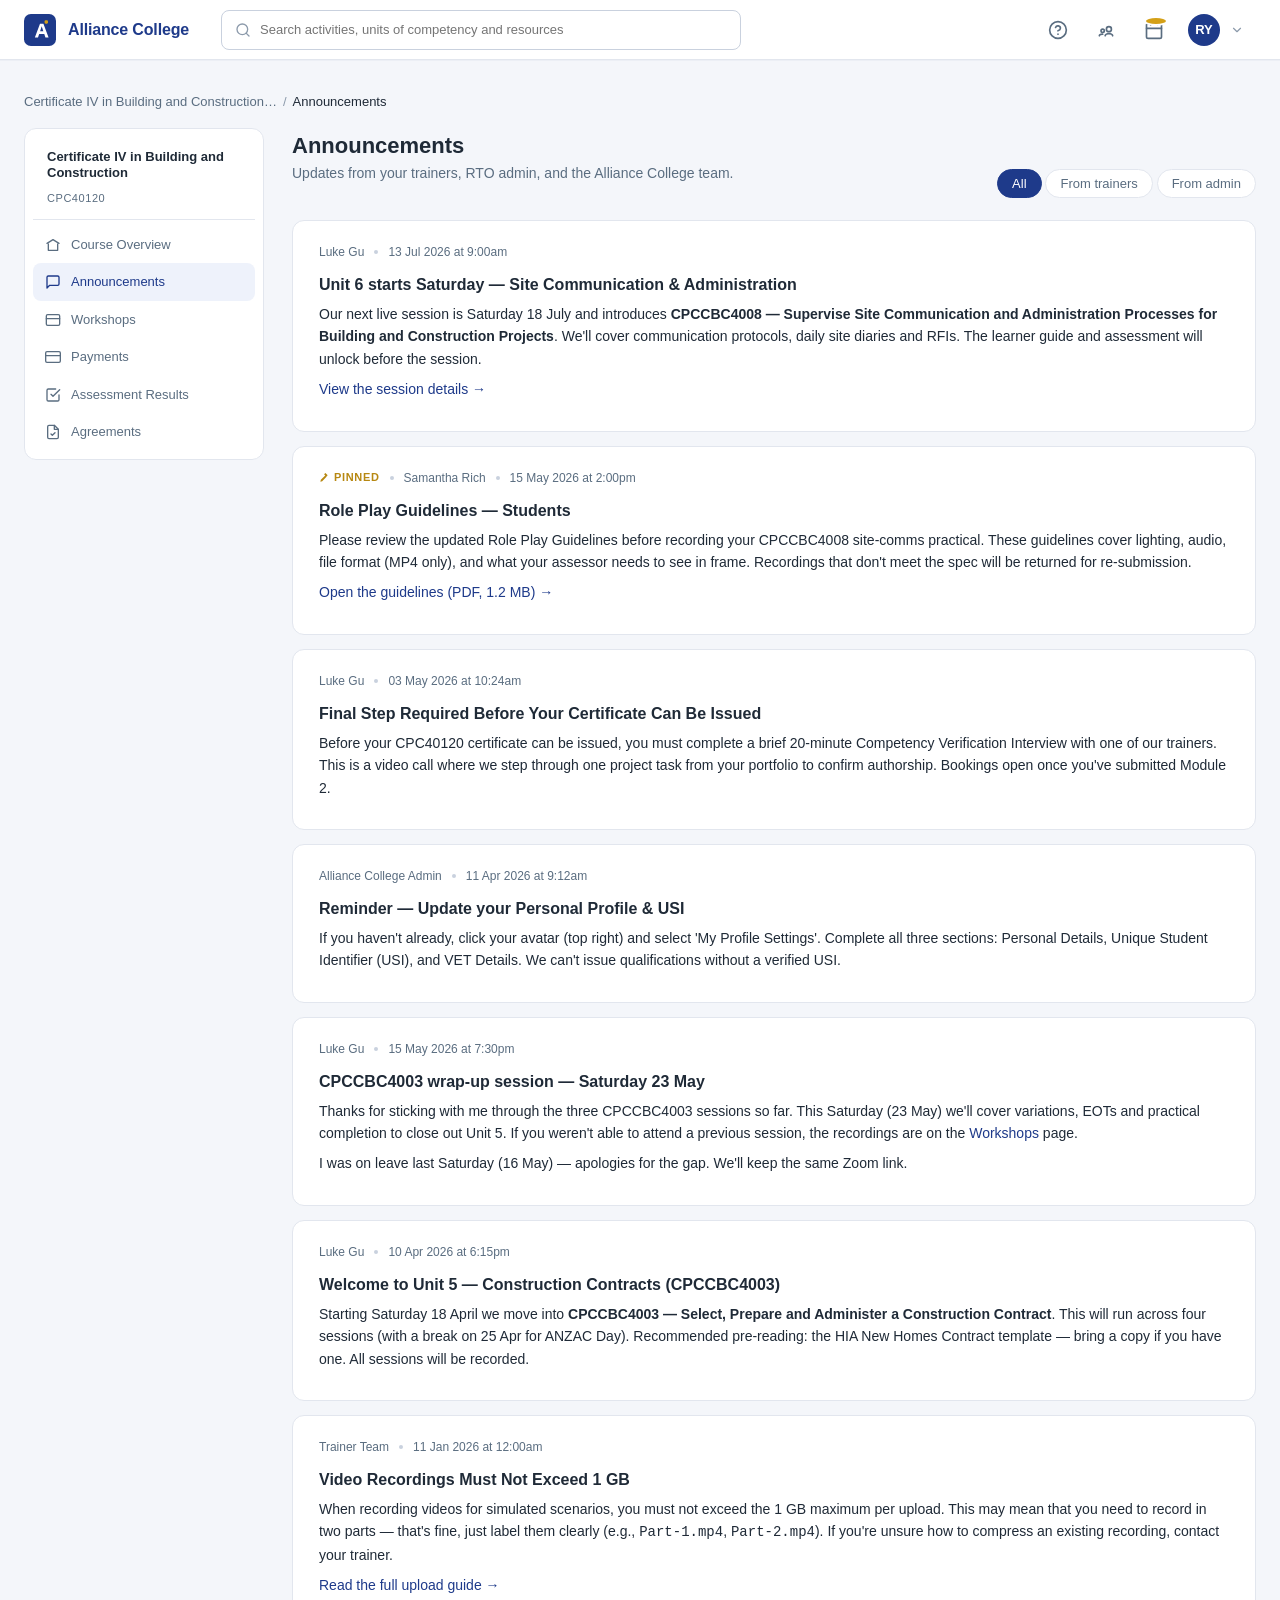
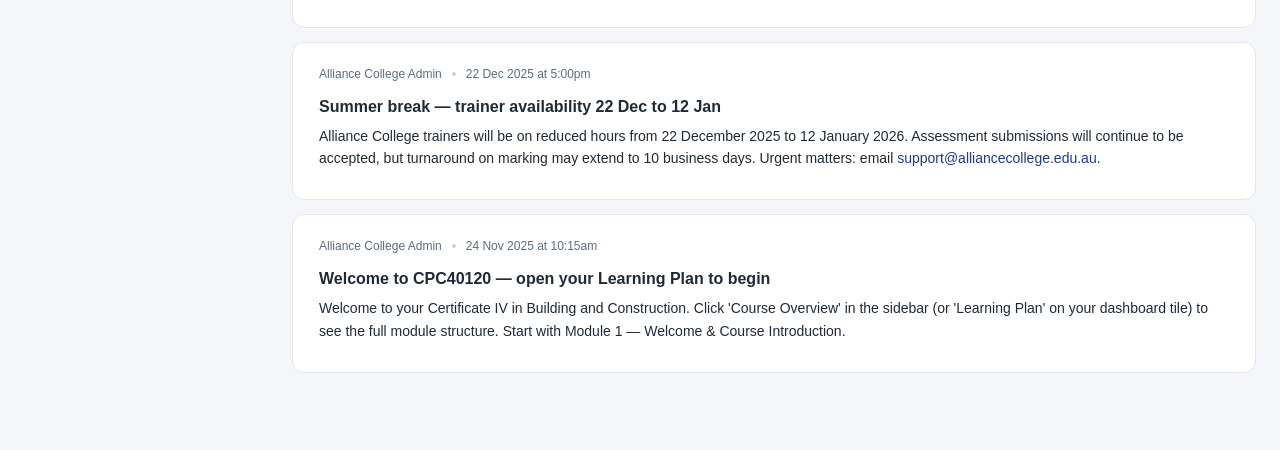
==== commit f2fc6a6c: "Update course progress to 15 of 22 units" ====
--- a/announcements.html
+++ b/announcements.html
@@ -71,6 +71,17 @@
                 <button type="button">From admin</button>
               </div>
             </div>
+
+            <article class="announce-full">
+              <div class="meta">
+                <span>Luke Gu</span>
+                <span class="dot"></span>
+                <span>13 Jul 2026 at 9:00am</span>
+              </div>
+              <h3>Unit 6 starts Saturday — Site Communication &amp; Administration</h3>
+              <p>Our next live session is Saturday 18 July and introduces <strong>CPCCBC4008 — Supervise Site Communication and Administration Processes for Building and Construction Projects</strong>. We'll cover communication protocols, daily site diaries and RFIs. The learner guide and assessment will unlock before the session.</p>
+              <p><a href="workshops.html">View the session details →</a></p>
+            </article>
 
             <article class="announce-full">
               <div class="meta">
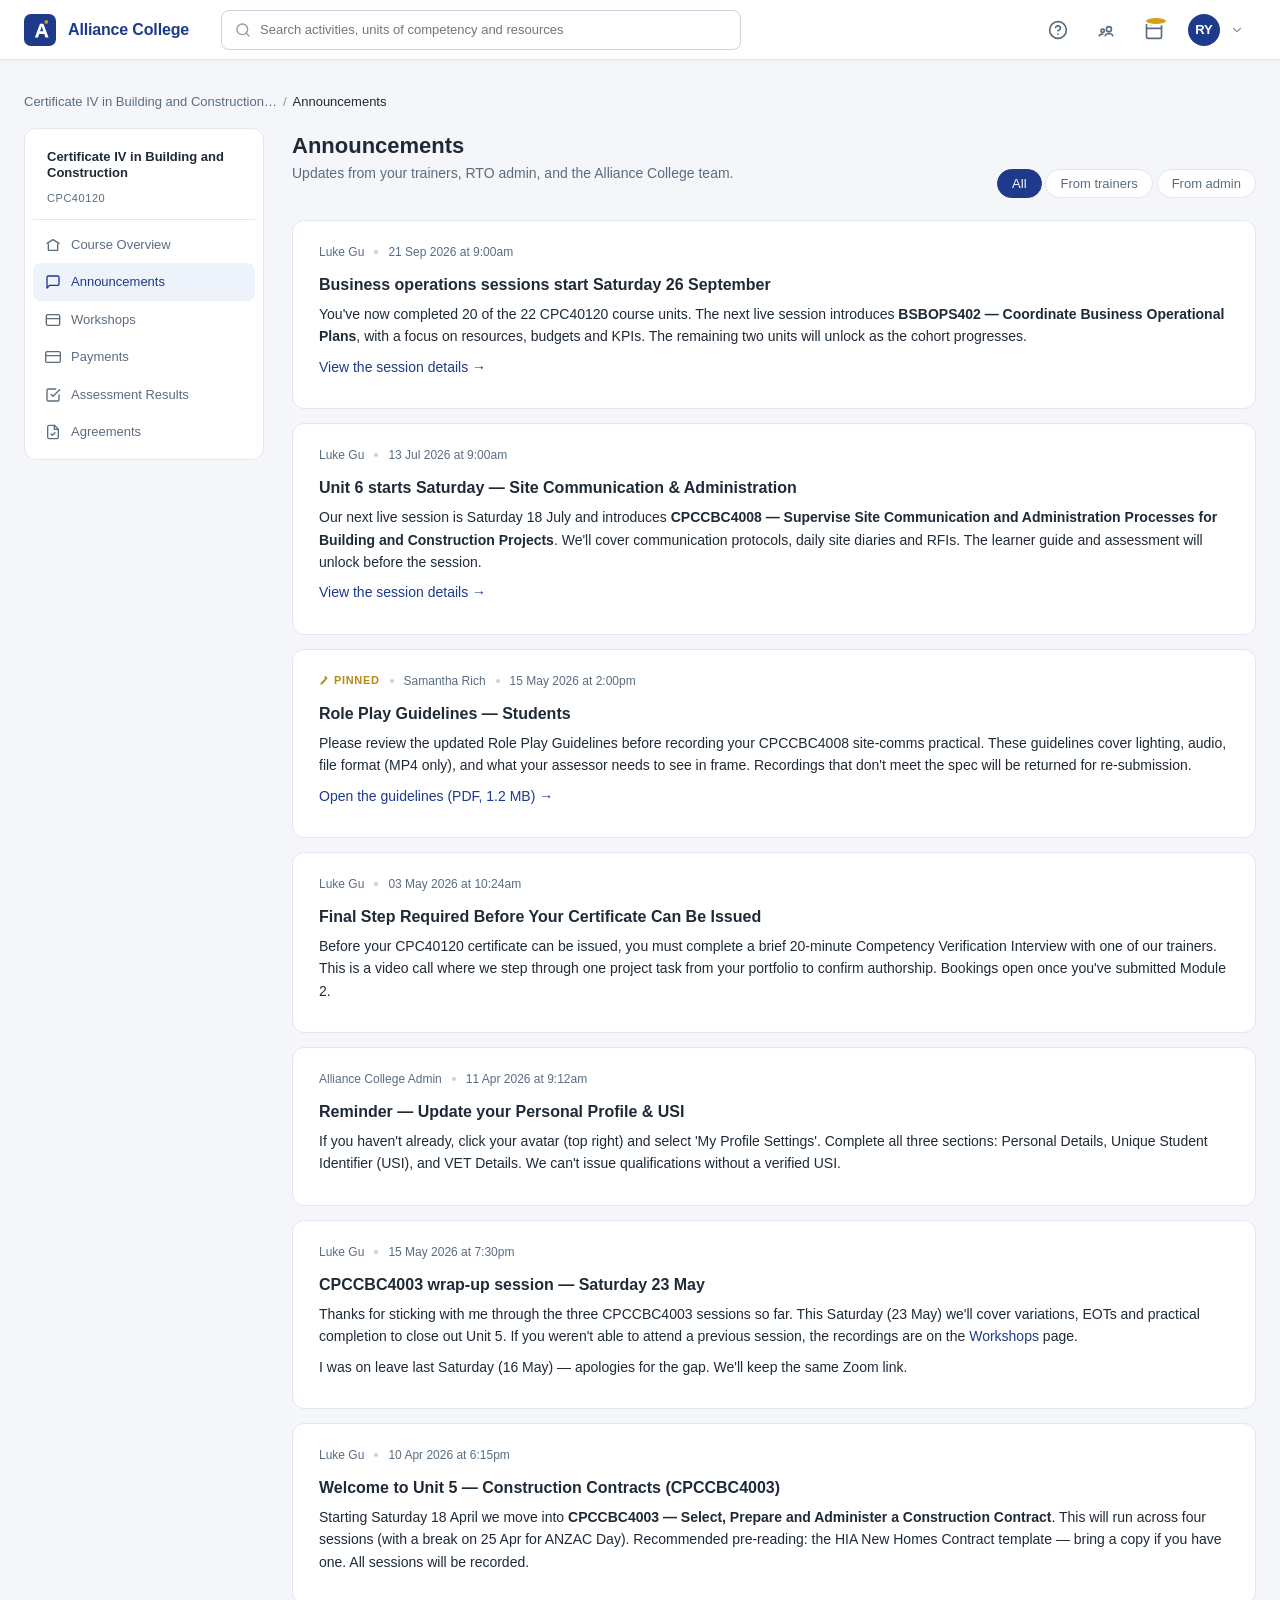
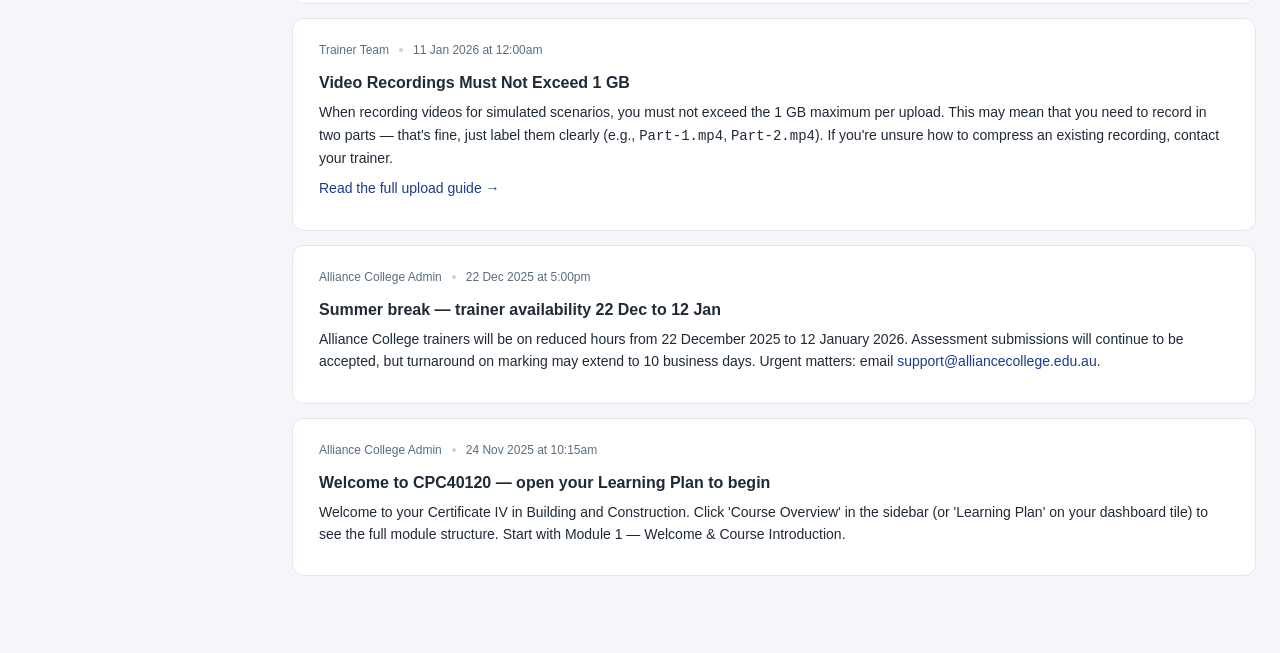
==== commit af1719bc: "Update course progress and September workshops" ====
--- a/announcements.html
+++ b/announcements.html
@@ -71,6 +71,17 @@
                 <button type="button">From admin</button>
               </div>
             </div>
+
+            <article class="announce-full">
+              <div class="meta">
+                <span>Luke Gu</span>
+                <span class="dot"></span>
+                <span>21 Sep 2026 at 9:00am</span>
+              </div>
+              <h3>Business operations sessions start Saturday 26 September</h3>
+              <p>You've now completed 20 of the 22 CPC40120 course units. The next live session introduces <strong>BSBOPS402 — Coordinate Business Operational Plans</strong>, with a focus on resources, budgets and KPIs. The remaining two units will unlock as the cohort progresses.</p>
+              <p><a href="workshops.html">View the session details →</a></p>
+            </article>
 
             <article class="announce-full">
               <div class="meta">
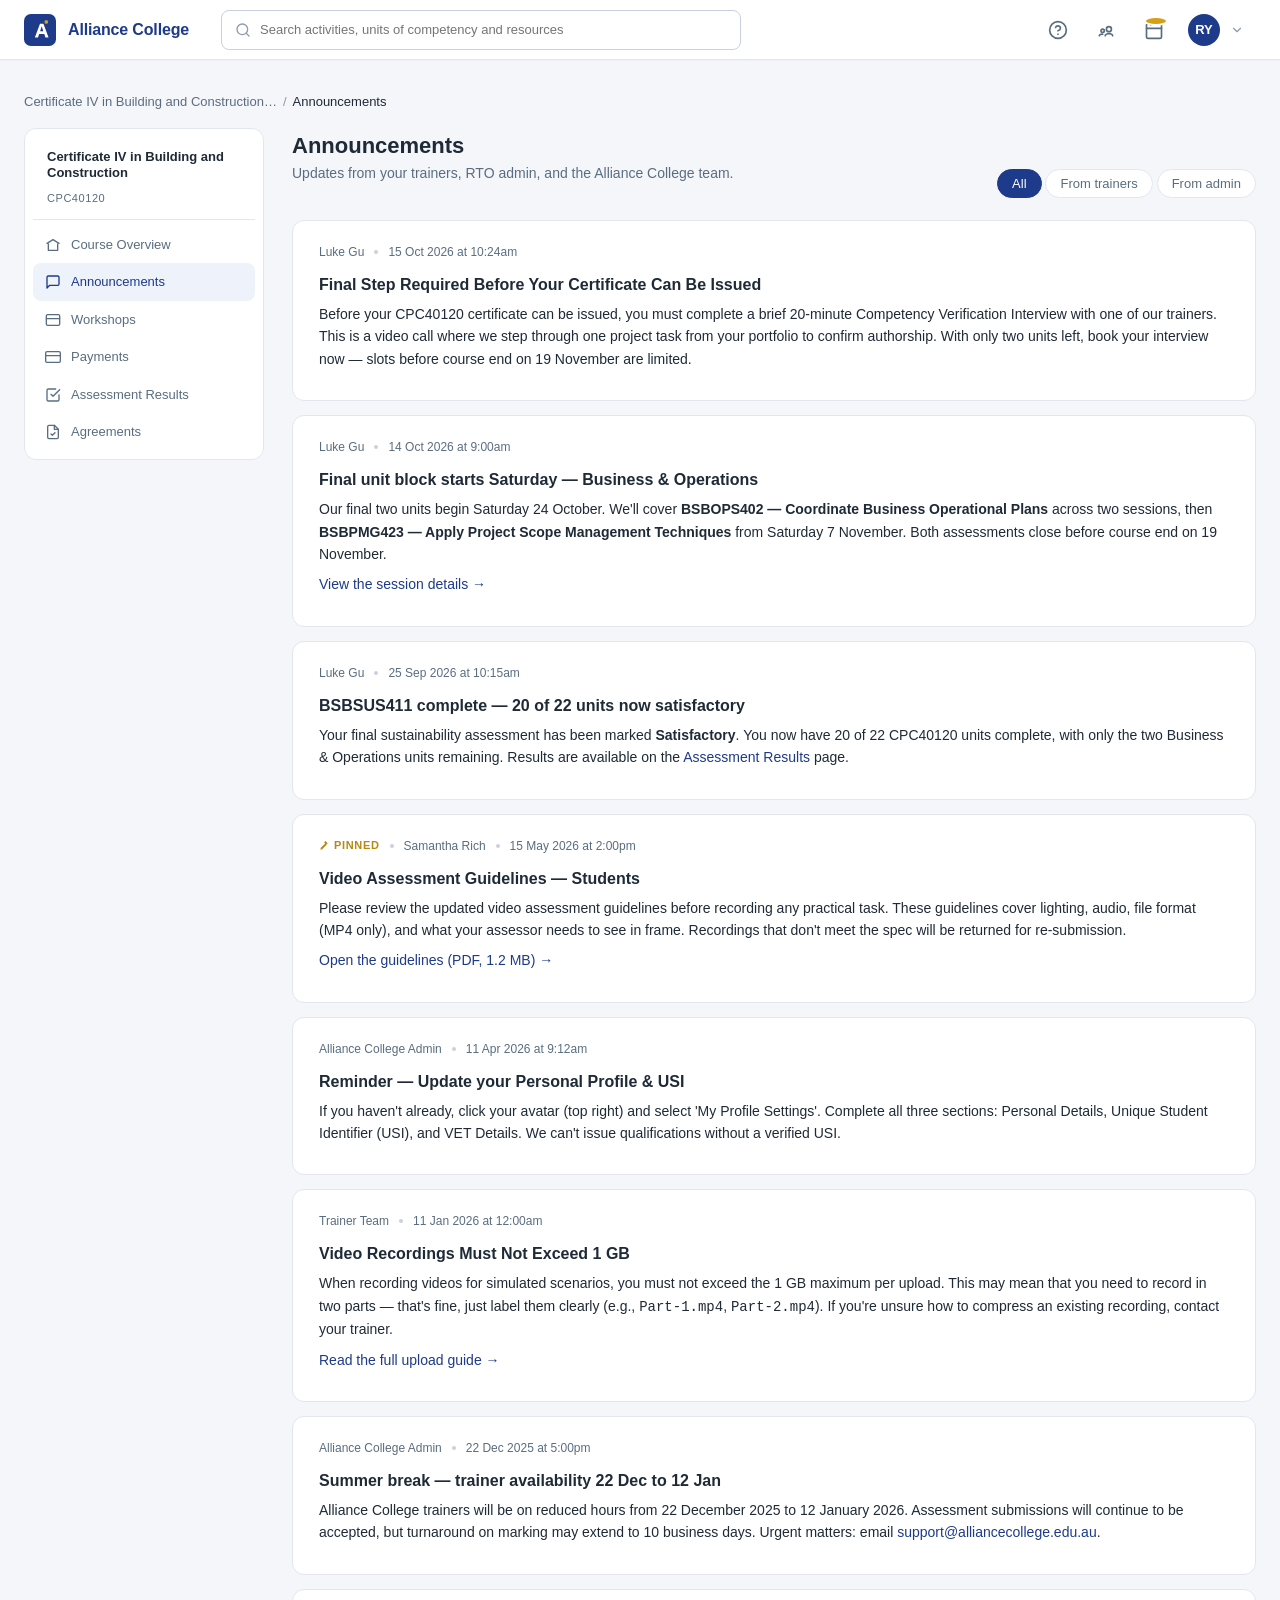
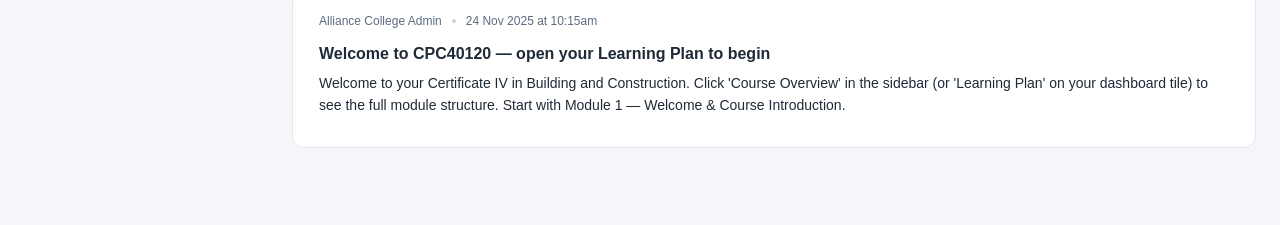
==== commit 1b031dcf: "Bump progress to 20 of 22 units and refresh schedule" ====
--- a/announcements.html
+++ b/announcements.html
@@ -76,10 +76,20 @@
               <div class="meta">
                 <span>Luke Gu</span>
                 <span class="dot"></span>
-                <span>21 Sep 2026 at 9:00am</span>
+                <span>15 Oct 2026 at 10:24am</span>
               </div>
-              <h3>Business operations sessions start Saturday 26 September</h3>
-              <p>You've now completed 20 of the 22 CPC40120 course units. The next live session introduces <strong>BSBOPS402 — Coordinate Business Operational Plans</strong>, with a focus on resources, budgets and KPIs. The remaining two units will unlock as the cohort progresses.</p>
+              <h3>Final Step Required Before Your Certificate Can Be Issued</h3>
+              <p>Before your CPC40120 certificate can be issued, you must complete a brief 20-minute Competency Verification Interview with one of our trainers. This is a video call where we step through one project task from your portfolio to confirm authorship. With only two units left, book your interview now — slots before course end on 19 November are limited.</p>
+            </article>
+
+            <article class="announce-full">
+              <div class="meta">
+                <span>Luke Gu</span>
+                <span class="dot"></span>
+                <span>14 Oct 2026 at 9:00am</span>
+              </div>
+              <h3>Final unit block starts Saturday — Business &amp; Operations</h3>
+              <p>Our final two units begin Saturday 24 October. We'll cover <strong>BSBOPS402 — Coordinate Business Operational Plans</strong> across two sessions, then <strong>BSBPMG423 — Apply Project Scope Management Techniques</strong> from Saturday 7 November. Both assessments close before course end on 19 November.</p>
               <p><a href="workshops.html">View the session details →</a></p>
             </article>
 
@@ -87,11 +97,10 @@
               <div class="meta">
                 <span>Luke Gu</span>
                 <span class="dot"></span>
-                <span>13 Jul 2026 at 9:00am</span>
+                <span>25 Sep 2026 at 10:15am</span>
               </div>
-              <h3>Unit 6 starts Saturday — Site Communication &amp; Administration</h3>
-              <p>Our next live session is Saturday 18 July and introduces <strong>CPCCBC4008 — Supervise Site Communication and Administration Processes for Building and Construction Projects</strong>. We'll cover communication protocols, daily site diaries and RFIs. The learner guide and assessment will unlock before the session.</p>
-              <p><a href="workshops.html">View the session details →</a></p>
+              <h3>BSBSUS411 complete — 20 of 22 units now satisfactory</h3>
+              <p>Your final sustainability assessment has been marked <strong>Satisfactory</strong>. You now have 20 of 22 CPC40120 units complete, with only the two Business &amp; Operations units remaining. Results are available on the <a href="results.html">Assessment Results</a> page.</p>
             </article>
 
             <article class="announce-full">
@@ -102,19 +111,9 @@
                 <span class="dot"></span>
                 <span>15 May 2026 at 2:00pm</span>
               </div>
-              <h3>Role Play Guidelines — Students</h3>
-              <p>Please review the updated Role Play Guidelines before recording your CPCCBC4008 site-comms practical. These guidelines cover lighting, audio, file format (MP4 only), and what your assessor needs to see in frame. Recordings that don't meet the spec will be returned for re-submission.</p>
+              <h3>Video Assessment Guidelines — Students</h3>
+              <p>Please review the updated video assessment guidelines before recording any practical task. These guidelines cover lighting, audio, file format (MP4 only), and what your assessor needs to see in frame. Recordings that don't meet the spec will be returned for re-submission.</p>
               <p><a href="#">Open the guidelines (PDF, 1.2 MB) →</a></p>
-            </article>
-
-            <article class="announce-full">
-              <div class="meta">
-                <span>Luke Gu</span>
-                <span class="dot"></span>
-                <span>03 May 2026 at 10:24am</span>
-              </div>
-              <h3>Final Step Required Before Your Certificate Can Be Issued</h3>
-              <p>Before your CPC40120 certificate can be issued, you must complete a brief 20-minute Competency Verification Interview with one of our trainers. This is a video call where we step through one project task from your portfolio to confirm authorship. Bookings open once you've submitted Module 2.</p>
             </article>
 
             <article class="announce-full">
@@ -125,27 +124,6 @@
               </div>
               <h3>Reminder — Update your Personal Profile &amp; USI</h3>
               <p>If you haven't already, click your avatar (top right) and select 'My Profile Settings'. Complete all three sections: Personal Details, Unique Student Identifier (USI), and VET Details. We can't issue qualifications without a verified USI.</p>
-            </article>
-
-            <article class="announce-full">
-              <div class="meta">
-                <span>Luke Gu</span>
-                <span class="dot"></span>
-                <span>15 May 2026 at 7:30pm</span>
-              </div>
-              <h3>CPCCBC4003 wrap-up session — Saturday 23 May</h3>
-              <p>Thanks for sticking with me through the three CPCCBC4003 sessions so far. This Saturday (23 May) we'll cover variations, EOTs and practical completion to close out Unit 5. If you weren't able to attend a previous session, the recordings are on the <a href="workshops.html">Workshops</a> page.</p>
-              <p>I was on leave last Saturday (16 May) — apologies for the gap. We'll keep the same Zoom link.</p>
-            </article>
-
-            <article class="announce-full">
-              <div class="meta">
-                <span>Luke Gu</span>
-                <span class="dot"></span>
-                <span>10 Apr 2026 at 6:15pm</span>
-              </div>
-              <h3>Welcome to Unit 5 — Construction Contracts (CPCCBC4003)</h3>
-              <p>Starting Saturday 18 April we move into <strong>CPCCBC4003 — Select, Prepare and Administer a Construction Contract</strong>. This will run across four sessions (with a break on 25 Apr for ANZAC Day). Recommended pre-reading: the HIA New Homes Contract template — bring a copy if you have one. All sessions will be recorded.</p>
             </article>
 
             <article class="announce-full">
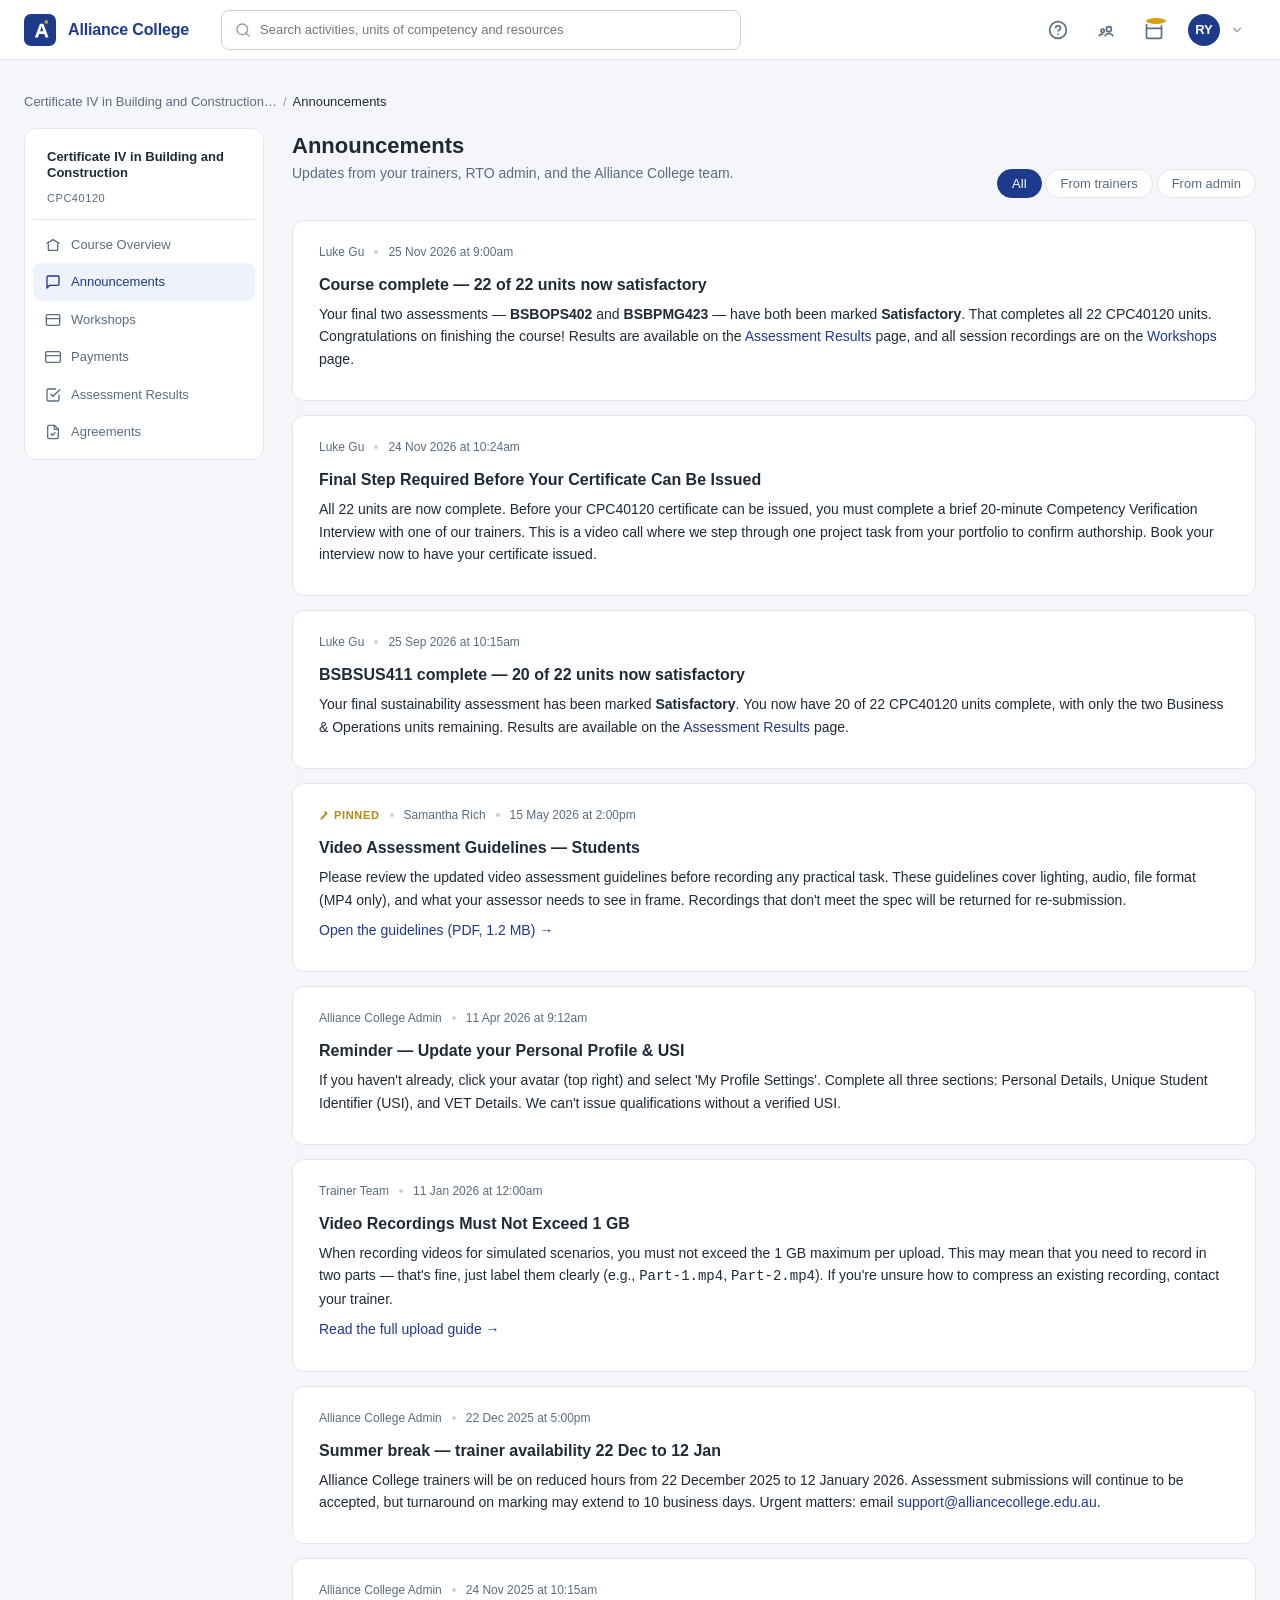
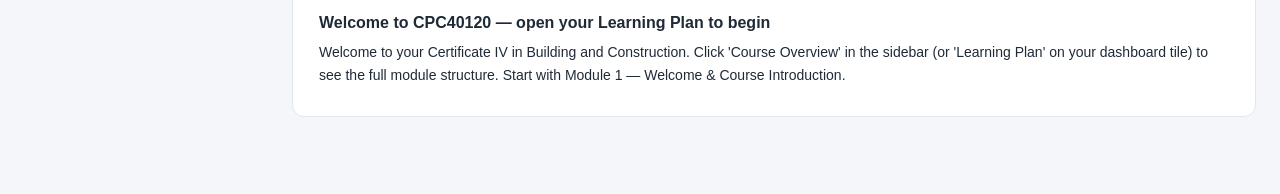
==== commit 5f7fdef3: "Mark all 22 CPC40120 units complete Results released for BSBOPS402 and BSBPMG423. Unlock the final u" ====
--- a/announcements.html
+++ b/announcements.html
@@ -76,21 +76,20 @@
               <div class="meta">
                 <span>Luke Gu</span>
                 <span class="dot"></span>
-                <span>15 Oct 2026 at 10:24am</span>
+                <span>25 Nov 2026 at 9:00am</span>
               </div>
-              <h3>Final Step Required Before Your Certificate Can Be Issued</h3>
-              <p>Before your CPC40120 certificate can be issued, you must complete a brief 20-minute Competency Verification Interview with one of our trainers. This is a video call where we step through one project task from your portfolio to confirm authorship. With only two units left, book your interview now — slots before course end on 19 November are limited.</p>
+              <h3>Course complete — 22 of 22 units now satisfactory</h3>
+              <p>Your final two assessments — <strong>BSBOPS402</strong> and <strong>BSBPMG423</strong> — have both been marked <strong>Satisfactory</strong>. That completes all 22 CPC40120 units. Congratulations on finishing the course! Results are available on the <a href="results.html">Assessment Results</a> page, and all session recordings are on the <a href="workshops.html">Workshops</a> page.</p>
             </article>
 
             <article class="announce-full">
               <div class="meta">
                 <span>Luke Gu</span>
                 <span class="dot"></span>
-                <span>14 Oct 2026 at 9:00am</span>
+                <span>24 Nov 2026 at 10:24am</span>
               </div>
-              <h3>Final unit block starts Saturday — Business &amp; Operations</h3>
-              <p>Our final two units begin Saturday 24 October. We'll cover <strong>BSBOPS402 — Coordinate Business Operational Plans</strong> across two sessions, then <strong>BSBPMG423 — Apply Project Scope Management Techniques</strong> from Saturday 7 November. Both assessments close before course end on 19 November.</p>
-              <p><a href="workshops.html">View the session details →</a></p>
+              <h3>Final Step Required Before Your Certificate Can Be Issued</h3>
+              <p>All 22 units are now complete. Before your CPC40120 certificate can be issued, you must complete a brief 20-minute Competency Verification Interview with one of our trainers. This is a video call where we step through one project task from your portfolio to confirm authorship. Book your interview now to have your certificate issued.</p>
             </article>
 
             <article class="announce-full">
